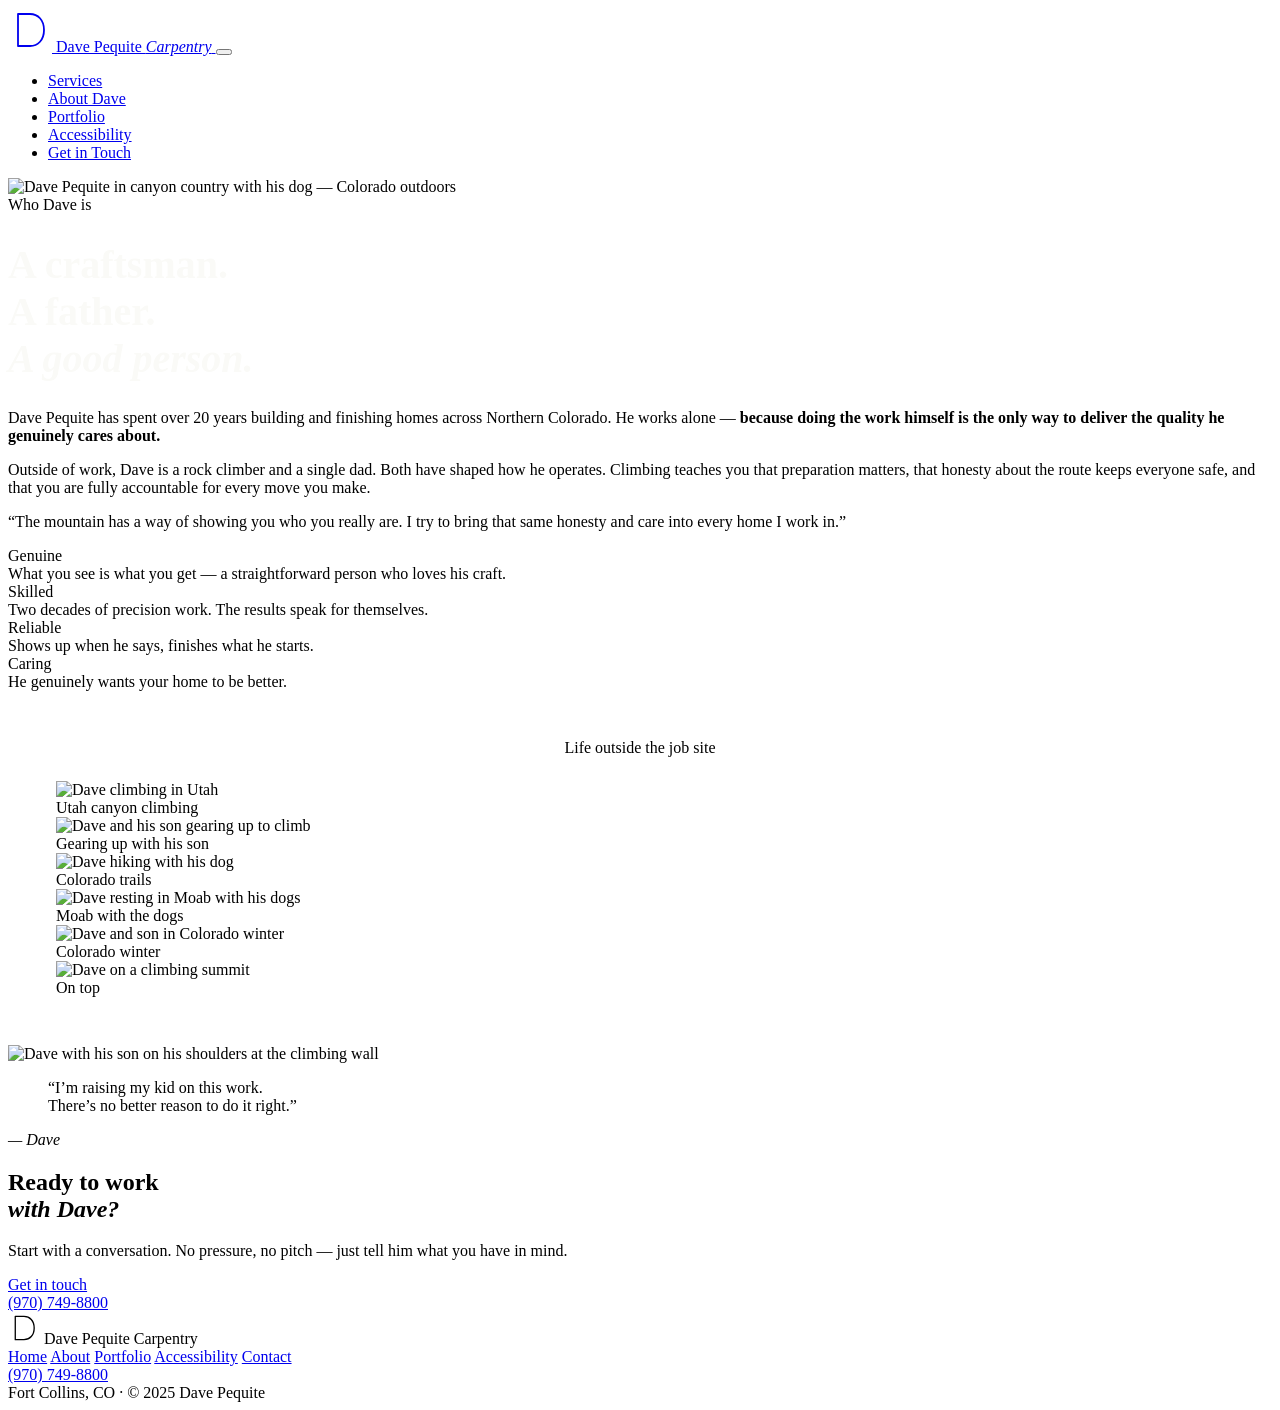
==== about.html @ 3b4cdb66 "Add files via upload" ====
<!DOCTYPE html>
<html lang="en">
<head>
  <meta charset="UTF-8">
  <base href="/dave-pequite-carpentry/">
  <meta name="viewport" content="width=device-width, initial-scale=1.0">
  <meta name="description" content="About Dave Pequite — independent framing and finish carpenter in Fort Collins, Colorado. Rock climber, single dad, craftsman with 20+ years of experience.">
  <title>About Dave — Dave Pequite Carpentry</title>
  <link rel="preconnect" href="https://fonts.googleapis.com">
  <link rel="preconnect" href="https://fonts.gstatic.com" crossorigin>
  <link href="https://fonts.googleapis.com/css2?family=Cormorant+Garamond:ital,wght@0,300;0,400;0,600;1,300;1,400&family=DM+Sans:wght@300;400;500&display=swap" rel="stylesheet">
  <link rel="stylesheet" href="style.css?v=3">
</head>
<body>

  <nav id="nav">
    <div class="nav-inner">
      <a href="index.html" class="nav-logo">
        <svg width="44" height="44" viewBox="0 0 44 44" fill="none" aria-hidden="true">
          <path d="M10 6 L10 38 L22 38 C30 38 36 32 36 22 C36 12 30 6 22 6 Z" stroke="currentColor" stroke-width="1.8" stroke-linecap="round" stroke-linejoin="round" fill="none"/>
          <line x1="6" y1="6" x2="14" y2="6" stroke="var(--gold)" stroke-width="1.6" stroke-linecap="round"/>
          <line x1="6" y1="38" x2="14" y2="38" stroke="var(--gold)" stroke-width="1.6" stroke-linecap="round"/>
        </svg>
        <span class="nav-name">Dave Pequite <em>Carpentry</em></span>
      </a>
      <button class="nav-toggle" aria-label="Toggle menu" id="navToggle">
        <span></span><span></span><span></span>
      </button>
      <ul class="nav-links" id="navLinks">
        <li><a href="index.html#services">Services</a></li>
        <li><a href="about.html">About Dave</a></li>
        <li><a href="portfolio.html">Portfolio</a></li>
        <li><a href="accessibility.html">Accessibility</a></li>
        <li><a href="contact.html" class="nav-cta">Get in Touch</a></li>
      </ul>
    </div>
  </nav>

  <div class="about-hero">
    <div class="about-photo-col">
      <img src="dave-canyon.jpg" alt="Dave Pequite in canyon country with his dog — Colorado outdoors">
    </div>
    <div class="about-text-col">
      <div class="s-label">Who Dave is</div>
      <h1 class="s-h" style="color:#FAFAF7; font-size:40px;">A craftsman.<br>A father.<br><em>A good person.</em></h1>
      <p class="about-p">Dave Pequite has spent over 20 years building and finishing homes across Northern Colorado. He works alone &mdash; <strong>because doing the work himself is the only way to deliver the quality he genuinely cares about.</strong></p>
      <p class="about-p">Outside of work, Dave is a rock climber and a single dad. Both have shaped how he operates. Climbing teaches you that preparation matters, that honesty about the route keeps everyone safe, and that you are fully accountable for every move you make.</p>
      <div class="rock-pull">
        <p class="rock-pull-text">&ldquo;The mountain has a way of showing you who you really are. I try to bring that same honesty and care into every home I work in.&rdquo;</p>
      </div>
      <div class="traits-grid">
        <div class="trait"><div class="trait-name">Genuine</div><div class="trait-desc">What you see is what you get &mdash; a straightforward person who loves his craft.</div></div>
        <div class="trait"><div class="trait-name">Skilled</div><div class="trait-desc">Two decades of precision work. The results speak for themselves.</div></div>
        <div class="trait"><div class="trait-name">Reliable</div><div class="trait-desc">Shows up when he says, finishes what he starts.</div></div>
        <div class="trait"><div class="trait-name">Caring</div><div class="trait-desc">He genuinely wants your home to be better.</div></div>
      </div>
    </div>
  </div>

  <!-- Photo gallery of Dave -->
  <section class="section" style="background:var(--charcoal); padding:48px;">
    <div class="s-label" style="color:var(--sage); text-align:center; margin-bottom:24px;">Life outside the job site</div>
    <div class="photo-grid">
      <div class="photo-grid-item"><img src="dave-climbing-utah.jpg" alt="Dave climbing in Utah" loading="lazy"><div class="photo-caption"><span>Utah canyon climbing</span></div></div>
      <div class="photo-grid-item"><img src="dave-son-gear.jpg" alt="Dave and his son gearing up to climb" loading="lazy"><div class="photo-caption"><span>Gearing up with his son</span></div></div>
      <div class="photo-grid-item"><img src="dave-dog-trail.jpg" alt="Dave hiking with his dog" loading="lazy"><div class="photo-caption"><span>Colorado trails</span></div></div>
      <div class="photo-grid-item"><img src="dave-dogs-moab.jpg" alt="Dave resting in Moab with his dogs" loading="lazy"><div class="photo-caption"><span>Moab with the dogs</span></div></div>
      <div class="photo-grid-item"><img src="dave-winter-son.jpg" alt="Dave and son in Colorado winter" loading="lazy"><div class="photo-caption"><span>Colorado winter</span></div></div>
      <div class="photo-grid-item"><img src="dave-summit.jpg" alt="Dave on a climbing summit" loading="lazy"><div class="photo-caption"><span>On top</span></div></div>
    </div>
  </section>

  <div class="dad-moment">
    <img src="dave-son-shoulders.jpg" alt="Dave with his son on his shoulders at the climbing wall" loading="lazy">
    <div class="dad-overlay">
      <blockquote class="dad-quote">&ldquo;I&rsquo;m raising my kid on this work.<br>There&rsquo;s no better reason to do it right.&rdquo;</blockquote>
      <cite>&mdash; Dave</cite>
    </div>
  </div>

  <section class="cta-section">
    <div class="cta-inner">
      <h2>Ready to work<br><em>with Dave?</em></h2>
      <p>Start with a conversation. No pressure, no pitch &mdash; just tell him what you have in mind.</p>
      <a href="contact.html" class="btn-primary btn-lg">Get in touch</a>
      <div class="cta-contact-line">
        <a href="tel:+19707498800">(970) 749-8800</a>
      </div>
    </div>
  </section>

  <footer>
    <div class="footer-inner">
      <div class="footer-brand">
        <svg width="32" height="32" viewBox="0 0 44 44" fill="none" aria-hidden="true">
          <path d="M10 6 L10 38 L22 38 C30 38 36 32 36 22 C36 12 30 6 22 6 Z" stroke="currentColor" stroke-width="1.8" stroke-linecap="round" stroke-linejoin="round" fill="none"/>
          <line x1="6" y1="6" x2="14" y2="6" stroke="var(--gold)" stroke-width="1.6" stroke-linecap="round"/>
          <line x1="6" y1="38" x2="14" y2="38" stroke="var(--gold)" stroke-width="1.6" stroke-linecap="round"/>
        </svg>
        <span>Dave Pequite Carpentry</span>
      </div>
      <nav class="footer-nav" aria-label="Footer navigation">
        <a href="index.html">Home</a>
        <a href="about.html">About</a>
        <a href="portfolio.html">Portfolio</a>
        <a href="accessibility.html">Accessibility</a>
        <a href="contact.html">Contact</a>
      </nav>
      <div class="footer-contact">
        <a href="tel:+19707498800">(970) 749-8800</a><br>
        Fort Collins, CO &middot; &copy; 2025 Dave Pequite
      </div>
    </div>
  </footer>

  <script src="main.js"></script>
</body>
</html>
---- style.css ----
@import url('https://fonts.googleapis.com/css2?family=Cormorant+Garamond:ital,wght@0,300;0,400;0,600;1,300;1,400&family=DM+Sans:wght@300;400;500&display=swap');

:root {
  --charcoal: #1C1C18;
  --gold: #8B6914;
  --sage: #5A8040;
  --sage-light: #8AB870;
  --cream: #FAFAF7;
  --forest: #2D4A2A;
  --serif: 'Cormorant Garamond', Georgia, serif;
  --sans: 'DM Sans', Arial, sans-serif;
}

*, *::before, *::after { box-sizing: border-box; margin: 0; padding: 0; }
html { scroll-behavior: smooth; }
body { font-family: var(--sans); background: #FFFFFF; color: #1C1C18; line-height: 1.6; -webkit-font-smoothing: antialiased; }
img { max-width: 100%; height: auto; display: block; }
a { color: inherit; text-decoration: none; }

/* ---- NAV ---- */
#nav {
  position: sticky; top: 0; z-index: 100;
  background: #FFFFFF;
  border-bottom: 2px solid #E0E0D8;
}
.nav-inner {
  max-width: 1200px; margin: 0 auto;
  padding: 0 40px; height: 72px;
  display: flex; align-items: center; justify-content: space-between;
}
.nav-logo { display: flex; align-items: center; gap: 12px; color: #1C1C18; }
.nav-logo svg { color: #1C1C18; }
.nav-name { font-family: var(--serif); font-size: 20px; font-weight: 400; color: #1C1C18; }
.nav-name em { font-style: italic; color: #8B6914; }
.nav-links { display: flex; align-items: center; gap: 32px; list-style: none; }
.nav-links a { font-size: 15px; font-weight: 500; color: #2A2A20; letter-spacing: 0.02em; transition: color 0.2s; }
.nav-links a:hover { color: #5A8040; }
.nav-cta {
  background: #1C1C18 !important; color: #FFFFFF !important;
  padding: 10px 22px; border-radius: 5px;
  font-size: 15px !important; font-weight: 500 !important;
}
.nav-cta:hover { background: #3A3A30 !important; }
.nav-toggle { display: none; flex-direction: column; gap: 5px; background: none; border: none; cursor: pointer; padding: 4px; }
.nav-toggle span { display: block; width: 24px; height: 2px; background: #1C1C18; }

/* ---- HERO ---- */
.hero { display: grid; grid-template-columns: 52% 48%; min-height: 620px; }
.hero-left { background: #1C1C18; padding: 80px 60px; display: flex; flex-direction: column; justify-content: center; }
.hero-eyebrow {
  font-size: 13px; letter-spacing: 0.18em; text-transform: uppercase;
  color: #8AB870; margin-bottom: 24px;
  display: flex; align-items: center; gap: 12px;
}
.hero-eyebrow::before { content: ''; display: block; width: 32px; height: 1px; background: #8AB870; }
.hero-h1 { font-family: var(--serif); font-size: 58px; font-weight: 300; color: #FFFFFF; line-height: 1.05; margin-bottom: 28px; }
.hero-h1 em { font-style: italic; color: #8AB870; }
.hero-p { font-size: 17px; color: #D0D0C0; line-height: 1.8; margin-bottom: 44px; max-width: 420px; }
.hero-actions { display: flex; gap: 16px; flex-wrap: wrap; }

/* ---- BUTTONS ---- */
.btn-primary {
  display: inline-block; background: #FFFFFF; color: #1C1C18;
  padding: 14px 28px; border-radius: 5px;
  font-size: 15px; font-weight: 600; letter-spacing: 0.02em;
  transition: background 0.2s; border: none; cursor: pointer; font-family: var(--sans);
}
.btn-primary:hover { background: #E8E8E0; }
.btn-primary.btn-lg { background: #5A8040; color: #FFFFFF; font-size: 16px; padding: 16px 40px; }
.btn-primary.btn-lg:hover { background: #2D4A2A; }
.btn-ghost {
  display: inline-block; background: none;
  border: 2px solid rgba(255,255,255,0.4); color: #FFFFFF;
  padding: 14px 24px; border-radius: 5px;
  font-size: 15px; font-weight: 500;
  transition: border-color 0.2s; cursor: pointer; font-family: var(--sans);
}
.btn-ghost:hover { border-color: #FFFFFF; }

/* ---- HERO RIGHT ---- */
.hero-right { position: relative; overflow: hidden; min-height: 620px; background: #2A2A22; }
.hero-img { width: 100%; height: 100%; object-fit: cover; object-position: center top; position: absolute; inset: 0; }
.hero-caption { position: absolute; bottom: 0; left: 0; right: 0; background: rgba(0,0,0,0.75); padding: 24px 28px; }
.hero-caption blockquote { font-family: var(--serif); font-size: 18px; font-style: italic; color: #FFFFFF; line-height: 1.6; border: none; padding: 0; }
.hero-caption cite { display: block; font-size: 12px; color: #8AB870; margin-top: 10px; letter-spacing: 0.12em; text-transform: uppercase; font-style: normal; }

/* ---- TRUST STRIP ---- */
.trust-strip { background: #F0EDE6; border-bottom: 2px solid #D8D4CC; padding: 18px 40px; display: flex; gap: 40px; flex-wrap: wrap; justify-content: center; }
.trust-item { display: flex; align-items: center; gap: 8px; font-size: 14px; font-weight: 500; color: #2A2A20; }
.trust-icon { color: #5A8040; font-weight: 700; font-size: 16px; }

/* ---- STATS BAR ---- */
.stats-bar { background: #1C1C18; padding: 28px 40px; display: flex; justify-content: center; }
.stat { flex: 1; max-width: 220px; padding: 0 24px; border-right: 1px solid #3A3A30; text-align: center; }
.stat:first-child { border-left: 1px solid #3A3A30; }
.stat-n { display: block; font-family: var(--serif); font-size: 38px; font-weight: 300; color: #8AB870; line-height: 1; }
.stat-l { display: block; font-size: 12px; font-weight: 500; color: #888878; letter-spacing: 0.1em; text-transform: uppercase; margin-top: 6px; }

/* ---- STORY STRIP ---- */
.story-strip { display: grid; grid-template-columns: repeat(3,1fr); height: 300px; }
.story-frame { position: relative; overflow: hidden; background: #2A2A22; }
.story-frame img { width: 100%; height: 100%; object-fit: cover; transition: transform 0.4s; }
.story-frame:hover img { transform: scale(1.04); }
.story-overlay { position: absolute; bottom: 0; left: 0; right: 0; background: linear-gradient(transparent, rgba(0,0,0,0.85)); padding: 32px 20px 18px; }
.story-label { font-size: 11px; letter-spacing: 0.14em; text-transform: uppercase; color: #8AB870; margin-bottom: 4px; }
.story-caption { font-family: var(--serif); font-size: 15px; font-style: italic; color: #FFFFFF; }

/* ---- SECTIONS ---- */
.section { padding: 88px 40px; }
.section-inner { max-width: 1200px; margin: 0 auto; }
.s-label { font-size: 12px; letter-spacing: 0.2em; text-transform: uppercase; color: #5A8040; margin-bottom: 14px; font-weight: 600; }
.s-h { font-family: var(--serif); font-size: 42px; font-weight: 300; color: #1C1C18; line-height: 1.15; margin-bottom: 16px; }
.s-sub { font-size: 16px; color: #444440; line-height: 1.8; max-width: 520px; margin-bottom: 52px; }

/* ---- SERVICES ---- */
.services-section { background: #FFFFFF; }
.svc-grid { display: grid; grid-template-columns: repeat(3,1fr); gap: 2px; background: #D8D8D0; border: 2px solid #D8D8D0; border-radius: 10px; overflow: hidden; }
.svc-card { background: #FFFFFF; padding: 36px 30px; transition: background 0.2s; }
.svc-card:hover { background: #F5F5F0; }
.svc-num { font-family: var(--serif); font-size: 40px; font-weight: 300; color: #D0D0C8; line-height: 1; margin-bottom: 16px; }
.svc-title { font-family: var(--serif); font-size: 22px; font-weight: 600; color: #1C1C18; margin-bottom: 12px; }
.svc-desc { font-size: 15px; color: #444440; line-height: 1.75; margin-bottom: 18px; }
.svc-tags { display: flex; flex-wrap: wrap; gap: 6px; }
.svc-tags span { font-size: 12px; font-weight: 600; color: #2D4A2A; background: #D8ECC8; padding: 4px 12px; border-radius: 4px; }

/* ---- PROMISE ---- */
.promise-section { background: #F5F3EE; }
.promise-grid { display: grid; grid-template-columns: repeat(3,1fr); gap: 24px; }
.promise-card { background: #FFFFFF; border-radius: 10px; padding: 36px 30px; border: 2px solid #E0DDD6; }
.promise-icon { width: 12px; height: 12px; background: #5A8040; border-radius: 50%; margin-bottom: 20px; }
.promise-card h3 { font-family: var(--serif); font-size: 22px; font-weight: 600; color: #1C1C18; margin-bottom: 12px; }
.promise-card p { font-size: 15px; color: #444440; line-height: 1.8; }
.promise-quote { margin-top: 16px; font-family: var(--serif); font-size: 15px; font-style: italic; color: #5A8040; line-height: 1.65; border-top: 2px solid #E8E5E0; padding-top: 16px; border-left: none; padding-left: 0; }

/* ---- DAD MOMENT ---- */
.dad-moment { position: relative; height: 420px; overflow: hidden; background: #1C1C18; }
.dad-moment img { width: 100%; height: 100%; object-fit: cover; object-position: center 30%; }
.dad-overlay { position: absolute; inset: 0; background: rgba(0,0,0,0.62); display: flex; flex-direction: column; align-items: center; justify-content: center; padding: 40px; text-align: center; }
.dad-quote { font-family: var(--serif); font-size: 34px; font-style: italic; font-weight: 300; color: #FFFFFF; line-height: 1.5; margin-bottom: 18px; max-width: 680px; border: none; padding: 0; }
.dad-overlay cite { font-size: 13px; color: #8AB870; letter-spacing: 0.14em; text-transform: uppercase; font-style: normal; }

/* ---- REVIEWS ---- */
.reviews-section { background: #FFFFFF; }
.reviews-grid { display: grid; grid-template-columns: 1fr 1fr; gap: 20px; }
.review-card { background: #F5F3EE; border-radius: 10px; padding: 32px 28px; border: 2px solid #E0DDD6; }
.review-card.featured { background: #EEF5E8; border: 2px solid #A8C890; }
.review-stars { color: #B87A28; font-size: 18px; letter-spacing: 3px; margin-bottom: 16px; }
.review-card blockquote { font-family: var(--serif); font-size: 18px; font-style: italic; color: #1C1C18; line-height: 1.75; margin-bottom: 20px; border: none; padding: 0; }
.review-name { font-size: 14px; font-weight: 700; color: #1C1C18; }
.review-ctx { font-size: 13px; color: #666660; margin-top: 4px; }
.review-proj { font-size: 12px; font-weight: 600; color: #5A8040; margin-top: 6px; letter-spacing: 0.06em; text-transform: uppercase; }

/* ---- CTA ---- */
.cta-section { background: #1C1C18; padding: 100px 40px; text-align: center; }
.cta-inner { max-width: 600px; margin: 0 auto; }
.cta-section h2 { font-family: var(--serif); font-size: 50px; font-weight: 300; color: #FFFFFF; line-height: 1.15; margin-bottom: 20px; }
.cta-section h2 em { font-style: italic; color: #8AB870; }
.cta-section p { font-size: 17px; color: #C0C0B0; line-height: 1.85; margin-bottom: 40px; }
.cta-contact-line { font-size: 14px; color: #666658; margin-top: 20px; }
.cta-contact-line a { color: #888878; transition: color 0.2s; }
.cta-contact-line a:hover { color: #8AB870; }

/* ---- ABOUT ---- */
.about-hero { display: grid; grid-template-columns: 1fr 1fr; min-height: 580px; }
.about-photo-col { position: relative; overflow: hidden; min-height: 400px; background: #2A2A22; }
.about-photo-col img { width: 100%; height: 100%; object-fit: cover; position: absolute; inset: 0; }
.about-text-col { background: #1C1C18; padding: 80px 60px; display: flex; flex-direction: column; justify-content: center; }
.about-text-col .s-h { color: #FFFFFF; }
.about-text-col .s-h em { font-style: italic; color: #8AB870; }
.about-p { font-size: 16px; color: #C8C8B8; line-height: 1.85; margin-bottom: 20px; }
.about-p strong { color: #8AB870; font-weight: 600; }
.rock-pull { border-left: 3px solid #5A8040; padding: 16px 20px; margin: 24px 0; background: rgba(90,128,64,0.1); border-radius: 0 6px 6px 0; }
.rock-pull-text { font-family: var(--serif); font-size: 17px; font-style: italic; color: #8AB870; line-height: 1.65; }
.traits-grid { display: grid; grid-template-columns: 1fr 1fr; gap: 18px; margin-top: 28px; }
.trait { border-top: 2px solid #2E2E26; padding-top: 14px; }
.trait-name { font-size: 12px; font-weight: 700; color: #5A8040; letter-spacing: 0.1em; text-transform: uppercase; margin-bottom: 6px; }
.trait-desc { font-size: 13px; color: #888878; line-height: 1.6; }

/* ---- CONTACT ---- */
.contact-layout { display: grid; grid-template-columns: 1fr 1fr; min-height: 600px; }
.contact-left { background: #1C1C18; padding: 80px 60px; display: flex; flex-direction: column; justify-content: center; }
.contact-left .s-h { color: #FFFFFF; font-size: 42px; }
.contact-left .s-h em { color: #8AB870; }
.contact-detail { margin-top: 36px; display: flex; flex-direction: column; gap: 20px; }
.cd-label { font-size: 11px; letter-spacing: 0.12em; text-transform: uppercase; color: #5A8040; margin-bottom: 4px; font-weight: 600; }
.cd-value { font-size: 16px; color: #C8C8B8; }
.cd-value a { color: #C8C8B8; transition: color 0.2s; }
.cd-value a:hover { color: #8AB870; }
.contact-right { padding: 80px 60px; background: #FFFFFF; }

/* ---- FORM ---- */
.intake-form { max-width: 500px; }
.intake-form h2 { font-family: var(--serif); font-size: 32px; font-weight: 300; color: #1C1C18; margin-bottom: 8px; }
.intake-form > p { font-size: 15px; color: #666660; margin-bottom: 36px; }
.form-group { margin-bottom: 24px; }
.form-group label { display: block; font-size: 13px; font-weight: 700; letter-spacing: 0.08em; text-transform: uppercase; color: #1C1C18; margin-bottom: 8px; }
.form-group input, .form-group select, .form-group textarea {
  width: 100%; padding: 13px 16px;
  background: #FFFFFF; border: 2px solid #C8C8C0;
  border-radius: 6px; font-size: 15px; font-family: var(--sans);
  color: #1C1C18; transition: border-color 0.2s; outline: none;
}
.form-group input:focus, .form-group select:focus, .form-group textarea:focus { border-color: #5A8040; }
.form-group textarea { min-height: 130px; resize: vertical; line-height: 1.6; }
.form-row { display: grid; grid-template-columns: 1fr 1fr; gap: 16px; }
.form-submit { background: #1C1C18; color: #FFFFFF; border: none; padding: 16px 32px; border-radius: 6px; font-size: 16px; font-family: var(--sans); cursor: pointer; letter-spacing: 0.04em; width: 100%; font-weight: 600; transition: background 0.2s; }
.form-submit:hover { background: #3A3A30; }
.form-note { font-size: 13px; color: #888880; margin-top: 12px; text-align: center; }
.form-success { display: none; text-align: center; padding: 60px 24px; }
.form-success h3 { font-family: var(--serif); font-size: 32px; font-weight: 300; color: #1C1C18; margin-bottom: 14px; }
.form-success p { font-size: 15px; color: #444440; }

/* ---- ACCESSIBILITY ---- */
.access-grid { display: grid; grid-template-columns: 1fr 1fr; gap: 40px; align-items: start; }
.access-items { display: flex; flex-direction: column; gap: 14px; }
.access-item { display: flex; align-items: flex-start; gap: 16px; padding: 20px; background: #FFFFFF; border-radius: 8px; border: 2px solid #C8DDB8; }
.access-item-icon { font-size: 22px; margin-top: 1px; flex-shrink: 0; }
.access-item-text h4 { font-size: 16px; font-weight: 700; color: #1A3010; margin-bottom: 6px; }
.access-item-text p { font-size: 14px; color: #3A5228; line-height: 1.65; }
.access-story { background: #1A3010; border-radius: 10px; padding: 40px; }
.access-story-label { font-size: 12px; font-weight: 700; letter-spacing: 0.15em; text-transform: uppercase; color: #7AB870; margin-bottom: 16px; }
.access-story-quote { font-family: var(--serif); font-size: 20px; font-style: italic; color: #D0E8B8; line-height: 1.75; border: none; padding: 0; }

/* ---- PAGE HEADER ---- */
.page-header { background: #1C1C18; padding: 64px 40px 56px; text-align: center; }
.page-header h1 { font-family: var(--serif); font-size: 48px; font-weight: 300; color: #FFFFFF; line-height: 1.15; margin-bottom: 14px; }
.page-header h1 em { font-style: italic; color: #8AB870; }
.page-header p { font-size: 17px; color: #C0C0B0; max-width: 520px; margin: 0 auto; }

/* ---- PHOTO GRID ---- */
.photo-grid { display: grid; grid-template-columns: repeat(3,1fr); gap: 4px; }
.photo-grid-item { aspect-ratio: 4/3; overflow: hidden; position: relative; background: #2A2A22; }
.photo-grid-item img { width: 100%; height: 100%; object-fit: cover; transition: transform 0.4s; }
.photo-grid-item:hover img { transform: scale(1.05); }
.photo-caption { position: absolute; bottom: 0; left: 0; right: 0; background: rgba(0,0,0,0.75); padding: 12px 16px; opacity: 0; transition: opacity 0.2s; }
.photo-grid-item:hover .photo-caption { opacity: 1; }
.photo-caption span { font-size: 13px; color: #FFFFFF; font-weight: 500; }

/* ---- FOOTER ---- */
footer { background: #111110; padding: 40px; }
.footer-inner { max-width: 1200px; margin: 0 auto; display: flex; justify-content: space-between; align-items: center; flex-wrap: wrap; gap: 24px; }
.footer-brand { display: flex; align-items: center; gap: 12px; font-family: var(--serif); font-size: 20px; color: #888878; font-weight: 300; }
.footer-nav { display: flex; gap: 28px; flex-wrap: wrap; }
.footer-nav a { font-size: 13px; font-weight: 500; color: #555550; letter-spacing: 0.04em; transition: color 0.2s; }
.footer-nav a:hover { color: #8AB870; }
.footer-contact { font-size: 13px; color: #555550; line-height: 2; text-align: right; }
.footer-contact a { color: #666660; transition: color 0.2s; }
.footer-contact a:hover { color: #8AB870; }

/* ---- PORTFOLIO ---- */
.portfolio-filter { display: flex; gap: 10px; flex-wrap: wrap; margin-bottom: 40px; }
.filter-btn { background: none; border: 2px solid #C8C8C0; color: #444440; padding: 8px 20px; border-radius: 40px; font-size: 14px; font-family: var(--sans); font-weight: 500; cursor: pointer; transition: all 0.2s; }
.filter-btn:hover, .filter-btn.active { background: #1C1C18; color: #FFFFFF; border-color: #1C1C18; }
.portfolio-grid { display: grid; grid-template-columns: repeat(3,1fr); gap: 4px; }
.portfolio-item { aspect-ratio: 4/3; overflow: hidden; position: relative; cursor: pointer; background: #E8E5E0; }
.portfolio-item img { width: 100%; height: 100%; object-fit: cover; transition: transform 0.4s; }
.portfolio-item:hover img { transform: scale(1.05); }
.portfolio-placeholder { width: 100%; height: 100%; background: #ECEAE4; display: flex; flex-direction: column; align-items: center; justify-content: center; gap: 10px; }
.portfolio-placeholder-icon { font-size: 32px; color: #B8B5AE; }
.portfolio-placeholder-text { font-size: 13px; color: #A8A5A0; letter-spacing: 0.06em; text-align: center; font-weight: 500; }
.portfolio-item-overlay { position: absolute; inset: 0; background: rgba(0,0,0,0); transition: background 0.3s; display: flex; align-items: flex-end; padding: 18px; }
.portfolio-item:hover .portfolio-item-overlay { background: rgba(0,0,0,0.7); }
.portfolio-item-info { opacity: 0; transition: opacity 0.2s; }
.portfolio-item:hover .portfolio-item-info { opacity: 1; }
.portfolio-item-title { font-family: var(--serif); font-size: 17px; color: #FFFFFF; font-weight: 600; }
.portfolio-item-cat { font-size: 11px; color: #8AB870; letter-spacing: 0.1em; text-transform: uppercase; margin-bottom: 4px; font-weight: 600; }

/* ---- RESPONSIVE ---- */
@media (max-width: 900px) {
  .nav-inner { padding: 0 24px; }
  .nav-links { display: none; flex-direction: column; position: absolute; top: 72px; left: 0; right: 0; background: #FFFFFF; border-bottom: 2px solid #E0E0D8; padding: 24px; gap: 18px; }
  .nav-links.open { display: flex; }
  .nav-toggle { display: flex; }
  .hero { grid-template-columns: 1fr; }
  .hero-right { min-height: 360px; }
  .hero-left { padding: 52px 28px; }
  .hero-h1 { font-size: 42px; }
  .story-strip { grid-template-columns: 1fr; height: auto; }
  .story-frame { height: 220px; }
  .svc-grid, .promise-grid, .reviews-grid { grid-template-columns: 1fr; }
  .about-hero, .contact-layout { grid-template-columns: 1fr; }
  .about-photo-col { min-height: 320px; position: relative; height: 320px; }
  .about-text-col, .contact-left, .contact-right { padding: 52px 28px; }
  .access-grid { grid-template-columns: 1fr; }
  .footer-inner { flex-direction: column; align-items: flex-start; }
  .footer-contact { text-align: left; }
  .photo-grid, .portfolio-grid { grid-template-columns: repeat(2,1fr); }
  .section { padding: 60px 24px; }
  .form-row { grid-template-columns: 1fr; }
  .traits-grid { grid-template-columns: 1fr; }
}

@media (max-width: 480px) {
  .hero-h1 { font-size: 34px; }
  .s-h { font-size: 32px; }
  .cta-section h2 { font-size: 36px; }
  .dad-quote { font-size: 26px; }
  .photo-grid, .portfolio-grid { grid-template-columns: 1fr; }
  .stats-bar { flex-wrap: wrap; }
  .stat { min-width: 45%; border: none; border-bottom: 1px solid #3A3A30; padding: 16px; }
}
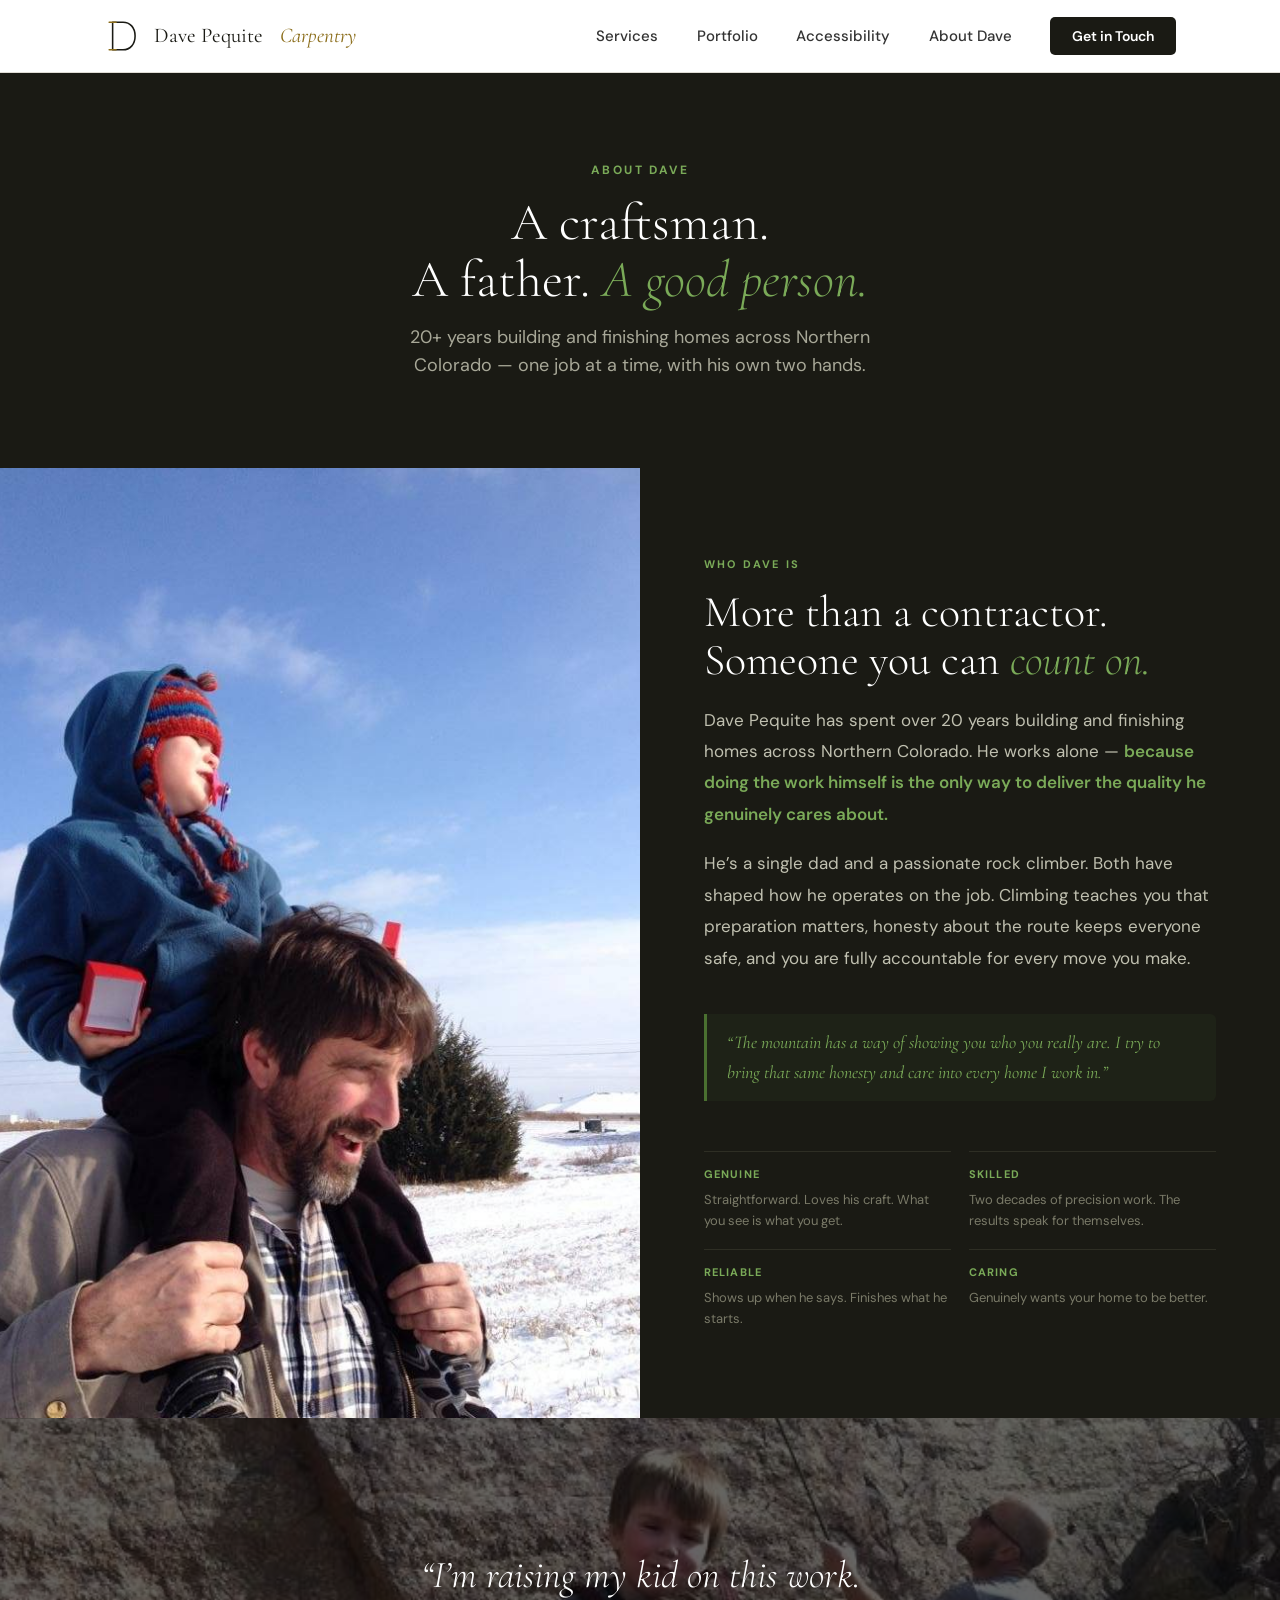
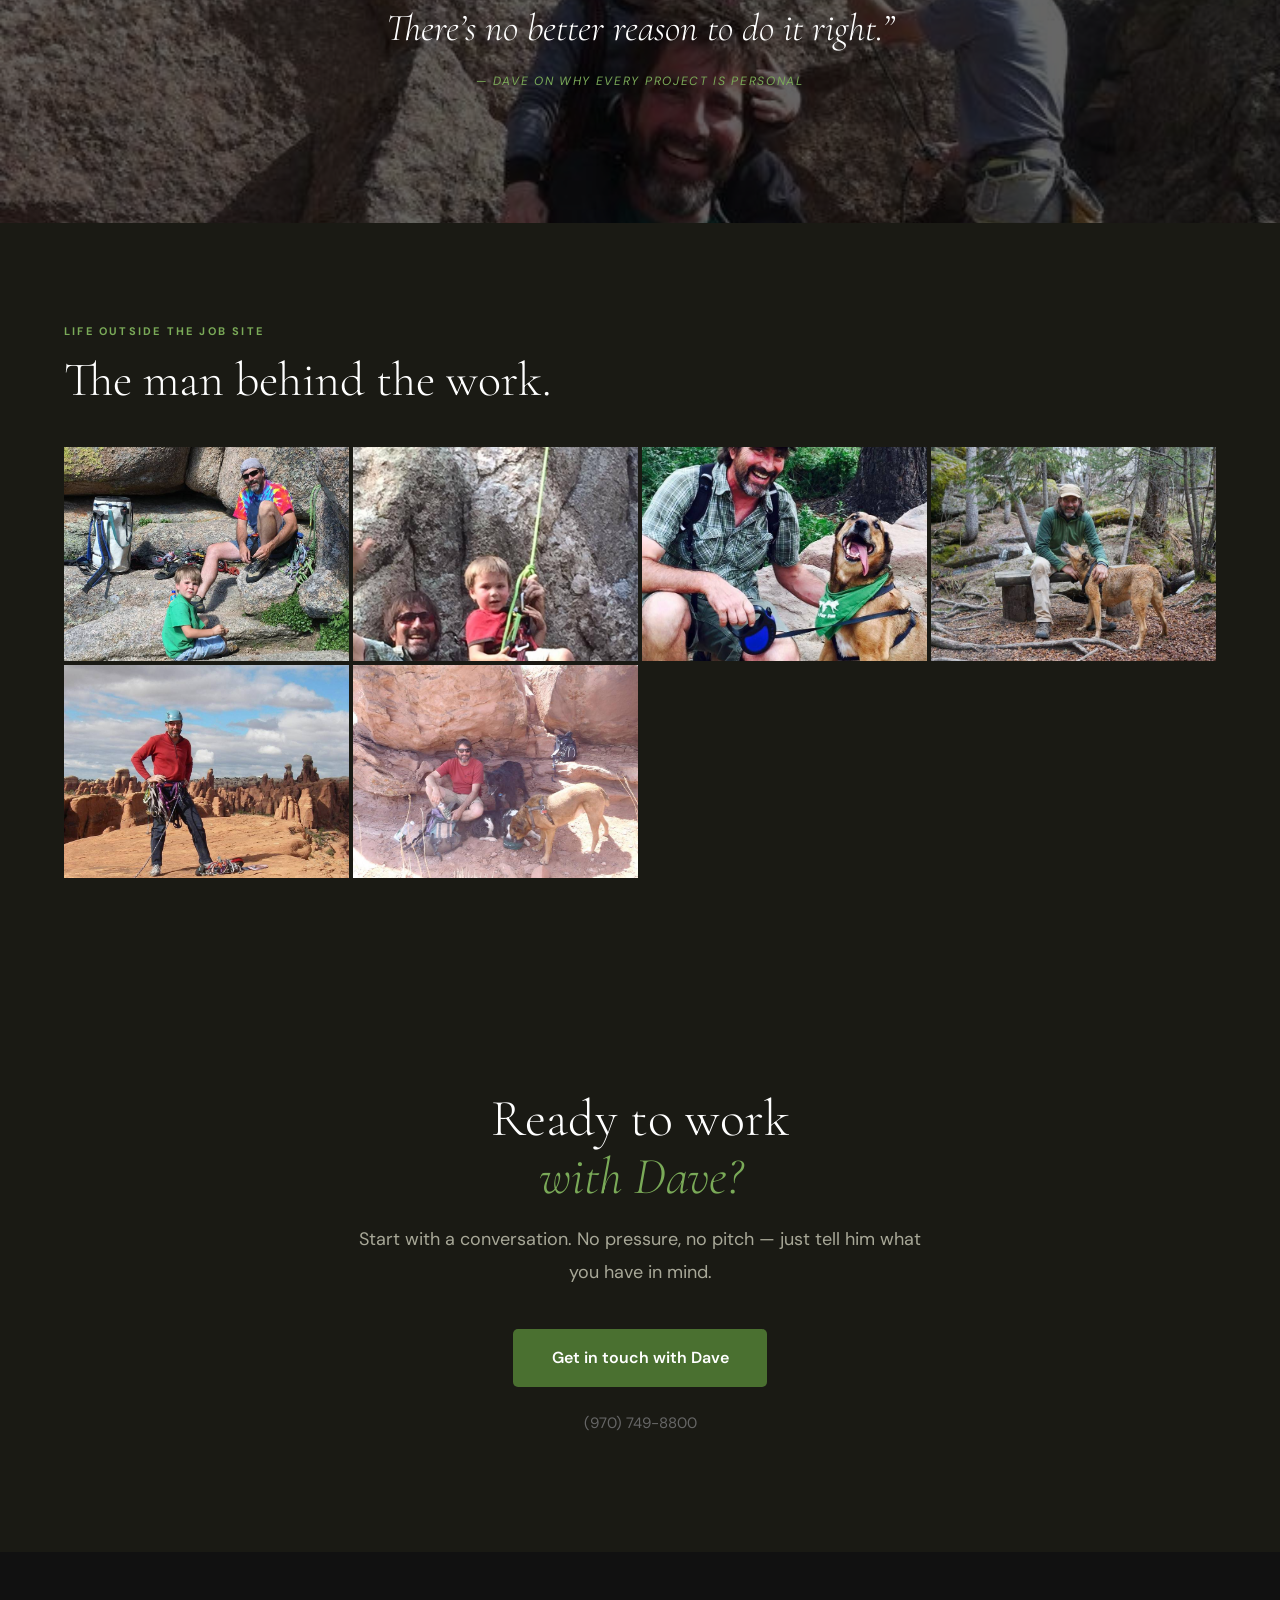
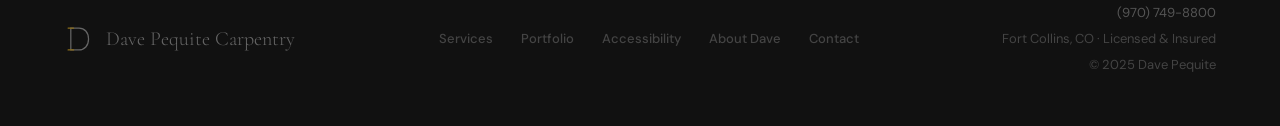
==== commit 60fd4af5: "Add files via upload" ====
--- a/about.html
+++ b/about.html
@@ -1,118 +1,246 @@
 <!DOCTYPE html>
 <html lang="en">
 <head>
-  <meta charset="UTF-8">
-  <base href="/dave-pequite-carpentry/">
-  <meta name="viewport" content="width=device-width, initial-scale=1.0">
-  <meta name="description" content="About Dave Pequite — independent framing and finish carpenter in Fort Collins, Colorado. Rock climber, single dad, craftsman with 20+ years of experience.">
-  <title>About Dave — Dave Pequite Carpentry</title>
-  <link rel="preconnect" href="https://fonts.googleapis.com">
-  <link rel="preconnect" href="https://fonts.gstatic.com" crossorigin>
-  <link href="https://fonts.googleapis.com/css2?family=Cormorant+Garamond:ital,wght@0,300;0,400;0,600;1,300;1,400&family=DM+Sans:wght@300;400;500&display=swap" rel="stylesheet">
-  <link rel="stylesheet" href="style.css?v=3">
+<meta charset="UTF-8">
+<meta name="viewport" content="width=device-width, initial-scale=1.0">
+<meta name="description" content="About Dave Pequite — Fort Collins carpenter, rock climber, single dad, and craftsman with 20+ years of experience.">
+<title>About Dave — Dave Pequite Carpentry</title>
+
+<link rel="preconnect" href="https://fonts.googleapis.com">
+<link href="https://fonts.googleapis.com/css2?family=Cormorant+Garamond:ital,wght@0,300;0,400;0,600;1,300;1,400&family=DM+Sans:wght@400;500;600&display=swap" rel="stylesheet">
+<style>
+*,*::before,*::after{box-sizing:border-box;margin:0;padding:0}
+html{scroll-behavior:smooth}
+body{font-family:"DM Sans",Arial,sans-serif;background:#fff;color:#1a1a14;line-height:1.6;-webkit-font-smoothing:antialiased}
+img{display:block;max-width:100%;height:auto}
+a{text-decoration:none;color:inherit}
+:root{
+  --dark:#1a1a14;--gold:#8B6D1A;--green:#4A7030;--sage:#7AAA58;
+  --cream:#FAFAF5;--warm:#F2EFE8;--border:#E0DDD6;
+  --serif:"Cormorant Garamond",Georgia,serif;
+  --sans:"DM Sans",Arial,sans-serif;
+  --max:1200px;--pad:clamp(24px,5vw,80px)
+}
+#nav{position:sticky;top:0;z-index:500;background:#fff;border-bottom:1px solid var(--border);transition:box-shadow .3s}
+#nav.scrolled{box-shadow:0 2px 20px rgba(0,0,0,.08)}
+.nav-wrap{max-width:var(--max);margin:0 auto;padding:0 var(--pad);height:72px;display:flex;align-items:center;justify-content:space-between}
+.nav-logo{display:flex;align-items:center;gap:12px;font-family:var(--serif);font-size:clamp(17px,2vw,21px);color:var(--dark)}
+.nav-logo em{font-style:italic;color:var(--gold)}
+.nav-links{display:flex;align-items:center;gap:clamp(20px,3vw,40px);list-style:none}
+.nav-links a{font-size:15px;font-weight:500;color:#333;transition:color .2s}
+.nav-links a:hover{color:var(--green)}
+.nav-cta{background:var(--dark)!important;color:#fff!important;padding:10px 22px;border-radius:5px;font-size:14px!important;font-weight:600!important}
+.nav-cta:hover{background:#333!important}
+.nav-hamburger{display:none;flex-direction:column;gap:5px;background:none;border:none;cursor:pointer;padding:6px}
+.nav-hamburger span{display:block;width:24px;height:2px;background:var(--dark);border-radius:2px}
+.nav-mobile{display:none;flex-direction:column;background:#fff;border-top:1px solid var(--border);padding:20px var(--pad)}
+.nav-mobile.open{display:flex}
+.nav-mobile a{font-size:16px;font-weight:500;color:#333;padding:14px 0;border-bottom:1px solid var(--border)}
+.nav-mobile a.nav-cta{margin-top:12px;text-align:center;background:var(--dark)!important;color:#fff!important;padding:14px;border-radius:5px;border:none}
+.page-header{background:var(--dark);padding:clamp(56px,8vw,88px) var(--pad);text-align:center}
+.page-header .eyebrow{color:var(--sage);margin-bottom:14px;font-size:12px;font-weight:700;letter-spacing:.2em;text-transform:uppercase}
+.page-header h1{font-family:var(--serif);font-size:clamp(36px,5vw,52px);font-weight:300;color:#fff;line-height:1.1;margin-bottom:14px}
+.page-header h1 em{font-style:italic;color:var(--sage)}
+.page-header p{font-size:clamp(15px,1.5vw,18px);color:#A8A898;max-width:540px;margin:0 auto}
+.section{padding:clamp(64px,8vw,100px) var(--pad)}
+.section-inner{max-width:var(--max);margin:0 auto}
+.eyebrow{font-size:11px;font-weight:700;letter-spacing:.2em;text-transform:uppercase;color:var(--green);margin-bottom:14px}
+.s-title{font-family:var(--serif);font-size:clamp(32px,4vw,48px);font-weight:300;color:var(--dark);line-height:1.1;margin-bottom:16px}
+.s-sub{font-size:clamp(15px,1.5vw,18px);color:#444;line-height:1.8;max-width:560px;margin-bottom:clamp(40px,5vw,64px)}
+.btn-green{display:inline-block;background:var(--green);color:#fff;padding:clamp(12px,1.5vw,16px) clamp(28px,3vw,44px);border-radius:5px;font-size:clamp(14px,1.3vw,16px);font-weight:600;font-family:var(--sans);transition:background .2s;border:none;cursor:pointer}
+.btn-green:hover{background:#2D5020}
+.cta-section{background:var(--dark);padding:clamp(72px,10vw,112px) var(--pad);text-align:center}
+.cta-inner{max-width:580px;margin:0 auto}
+.cta-title{font-family:var(--serif);font-size:clamp(36px,5vw,52px);font-weight:300;color:#fff;line-height:1.1;margin-bottom:18px}
+.cta-title em{font-style:italic;color:var(--sage)}
+.cta-sub{font-size:clamp(15px,1.5vw,18px);color:#A8A898;line-height:1.85;margin-bottom:40px}
+.cta-contact{font-size:clamp(13px,1.2vw,15px);color:#555;margin-top:20px;line-height:2.2}
+.cta-contact a{color:#666;transition:color .2s}
+.cta-contact a:hover{color:var(--sage)}
+footer{background:#111;padding:clamp(32px,4vw,48px) var(--pad)}
+.footer-wrap{max-width:var(--max);margin:0 auto;display:flex;justify-content:space-between;align-items:center;flex-wrap:wrap;gap:24px}
+.footer-brand{font-family:var(--serif);font-size:20px;color:#666;font-weight:300;display:flex;align-items:center;gap:12px}
+.footer-nav{display:flex;gap:28px;flex-wrap:wrap}
+.footer-nav a{font-size:13px;font-weight:500;color:#444;transition:color .2s}
+.footer-nav a:hover{color:var(--sage)}
+.footer-info{font-size:13px;color:#444;line-height:2;text-align:right}
+.footer-info a{color:#555;transition:color .2s}
+.footer-info a:hover{color:var(--sage)}
+@media(max-width:768px){
+  .nav-links{display:none}
+  .nav-hamburger{display:flex}
+  .footer-wrap{flex-direction:column;align-items:flex-start}
+  .footer-info{text-align:left}
+}
+</style>
+<style>
+.about-hero{display:grid;grid-template-columns:1fr 1fr;min-height:clamp(480px,60vh,640px)}
+.about-photo{position:relative;overflow:hidden;background:#222;min-height:400px}
+.about-photo img{position:absolute;inset:0;width:100%;height:100%;object-fit:cover;object-position:center}
+.about-text{background:var(--dark);padding:clamp(48px,7vw,88px) clamp(32px,5vw,72px);display:flex;flex-direction:column;justify-content:center}
+.about-text .s-title{color:#fff;font-size:clamp(28px,4vw,44px)}
+.about-text .s-title em{font-style:italic;color:var(--sage)}
+.about-p{font-size:clamp(15px,1.4vw,17px);color:#C0C0B0;line-height:1.85;margin-bottom:18px}
+.about-p strong{color:var(--sage);font-weight:600}
+.pull{border-left:3px solid var(--green);padding:14px 20px;margin:22px 0;background:rgba(74,112,48,.1);border-radius:0 6px 6px 0;font-family:var(--serif);font-size:clamp(15px,1.4vw,18px);font-style:italic;color:var(--sage);line-height:1.65}
+.traits{display:grid;grid-template-columns:repeat(auto-fit,minmax(160px,1fr));gap:18px;margin-top:28px}
+.trait{border-top:1px solid #2E2E24;padding-top:14px}
+.trait-name{font-size:11px;font-weight:700;color:var(--sage);letter-spacing:.1em;text-transform:uppercase;margin-bottom:6px}
+.trait-desc{font-size:13px;color:#7A7A68;line-height:1.6}
+.photo-grid{display:grid;grid-template-columns:repeat(auto-fit,minmax(240px,1fr));gap:4px}
+.photo-grid-item{position:relative;overflow:hidden;aspect-ratio:4/3;background:#1a1a14}
+.photo-grid-item img{width:100%;height:100%;object-fit:cover;object-position:center 25%;transition:transform .5s}
+.photo-grid-item:hover img{transform:scale(1.04)}
+.photo-cap{position:absolute;bottom:0;left:0;right:0;background:rgba(0,0,0,.7);padding:10px 14px;opacity:0;transition:opacity .25s}
+.photo-grid-item:hover .photo-cap{opacity:1}
+.photo-cap span{font-size:13px;color:#fff;font-style:italic}
+.dad-banner{position:relative;height:clamp(300px,45vh,460px);overflow:hidden;background:#111}
+.dad-banner img{width:100%;height:100%;object-fit:cover;object-position:center 25%}
+.dad-overlay{position:absolute;inset:0;background:rgba(0,0,0,.6);display:flex;flex-direction:column;align-items:center;justify-content:center;text-align:center;padding:clamp(24px,4vw,48px)}
+.dad-quote{font-family:var(--serif);font-size:clamp(22px,3.5vw,38px);font-weight:300;font-style:italic;color:#fff;line-height:1.4;max-width:700px;margin-bottom:16px}
+.dad-cite{font-size:12px;color:var(--sage);text-transform:uppercase;letter-spacing:.14em}
+@media(max-width:768px){
+  .about-hero{grid-template-columns:1fr}
+  .about-photo{min-height:300px;position:relative;height:300px}
+  .about-text{padding:48px 24px}
+}
+</style>
 </head>
 <body>
 
-  <nav id="nav">
-    <div class="nav-inner">
-      <a href="index.html" class="nav-logo">
-        <svg width="44" height="44" viewBox="0 0 44 44" fill="none" aria-hidden="true">
-          <path d="M10 6 L10 38 L22 38 C30 38 36 32 36 22 C36 12 30 6 22 6 Z" stroke="currentColor" stroke-width="1.8" stroke-linecap="round" stroke-linejoin="round" fill="none"/>
-          <line x1="6" y1="6" x2="14" y2="6" stroke="var(--gold)" stroke-width="1.6" stroke-linecap="round"/>
-          <line x1="6" y1="38" x2="14" y2="38" stroke="var(--gold)" stroke-width="1.6" stroke-linecap="round"/>
-        </svg>
-        <span class="nav-name">Dave Pequite <em>Carpentry</em></span>
-      </a>
-      <button class="nav-toggle" aria-label="Toggle menu" id="navToggle">
-        <span></span><span></span><span></span>
-      </button>
-      <ul class="nav-links" id="navLinks">
-        <li><a href="index.html#services">Services</a></li>
-        <li><a href="about.html">About Dave</a></li>
-        <li><a href="portfolio.html">Portfolio</a></li>
-        <li><a href="accessibility.html">Accessibility</a></li>
-        <li><a href="contact.html" class="nav-cta">Get in Touch</a></li>
-      </ul>
-    </div>
+<nav id="nav">
+  <div class="nav-wrap">
+    <a href="index.html" class="nav-logo">
+      <svg width="38" height="38" viewBox="0 0 44 44" fill="none">
+        <path d="M10 6L10 38L22 38C30 38 36 32 36 22C36 12 30 6 22 6Z" stroke="#1a1a14" stroke-width="1.8" fill="none" stroke-linecap="round" stroke-linejoin="round"/>
+        <line x1="6" y1="6" x2="14" y2="6" stroke="#8B6D1A" stroke-width="1.8" stroke-linecap="round"/>
+        <line x1="6" y1="38" x2="14" y2="38" stroke="#8B6D1A" stroke-width="1.8" stroke-linecap="round"/>
+      </svg>
+      Dave Pequite <em>&nbsp;Carpentry</em>
+    </a>
+    <ul class="nav-links">
+      <li><a href="index.html#services">Services</a></li>
+      <li><a href="portfolio.html">Portfolio</a></li>
+      <li><a href="accessibility.html">Accessibility</a></li>
+      <li><a href="about.html">About Dave</a></li>
+      <li><a href="contact.html" class="nav-cta">Get in Touch</a></li>
+    </ul>
+    <button class="nav-hamburger" id="hamburger" aria-label="Open menu">
+      <span></span><span></span><span></span>
+    </button>
+  </div>
+  <nav class="nav-mobile" id="navMobile">
+    <a href="index.html#services">Services</a>
+    <a href="portfolio.html">Portfolio</a>
+    <a href="accessibility.html">Accessibility</a>
+    <a href="about.html">About Dave</a>
+    <a href="contact.html" class="nav-cta">Get in Touch</a>
   </nav>
-
-  <div class="about-hero">
-    <div class="about-photo-col">
-      <img src="dave-canyon.jpg" alt="Dave Pequite in canyon country with his dog — Colorado outdoors">
-    </div>
-    <div class="about-text-col">
-      <div class="s-label">Who Dave is</div>
-      <h1 class="s-h" style="color:#FAFAF7; font-size:40px;">A craftsman.<br>A father.<br><em>A good person.</em></h1>
-      <p class="about-p">Dave Pequite has spent over 20 years building and finishing homes across Northern Colorado. He works alone &mdash; <strong>because doing the work himself is the only way to deliver the quality he genuinely cares about.</strong></p>
-      <p class="about-p">Outside of work, Dave is a rock climber and a single dad. Both have shaped how he operates. Climbing teaches you that preparation matters, that honesty about the route keeps everyone safe, and that you are fully accountable for every move you make.</p>
-      <div class="rock-pull">
-        <p class="rock-pull-text">&ldquo;The mountain has a way of showing you who you really are. I try to bring that same honesty and care into every home I work in.&rdquo;</p>
-      </div>
-      <div class="traits-grid">
-        <div class="trait"><div class="trait-name">Genuine</div><div class="trait-desc">What you see is what you get &mdash; a straightforward person who loves his craft.</div></div>
-        <div class="trait"><div class="trait-name">Skilled</div><div class="trait-desc">Two decades of precision work. The results speak for themselves.</div></div>
-        <div class="trait"><div class="trait-name">Reliable</div><div class="trait-desc">Shows up when he says, finishes what he starts.</div></div>
-        <div class="trait"><div class="trait-name">Caring</div><div class="trait-desc">He genuinely wants your home to be better.</div></div>
-      </div>
-    </div>
-  </div>
-
-  <!-- Photo gallery of Dave -->
-  <section class="section" style="background:var(--charcoal); padding:48px;">
-    <div class="s-label" style="color:var(--sage); text-align:center; margin-bottom:24px;">Life outside the job site</div>
+</nav>
+
+<div class="page-header">
+  <div class="eyebrow">About Dave</div>
+  <h1>A craftsman.<br>A father. <em>A good person.</em></h1>
+  <p>20+ years building and finishing homes across Northern Colorado &mdash; one job at a time, with his own two hands.</p>
+</div>
+
+<div class="about-hero">
+  <div class="about-photo">
+    <img src="[data-uri]" alt="Dave Pequite in Colorado canyon country with his dog">
+  </div>
+  <div class="about-text">
+    <div class="eyebrow" style="color:var(--sage)">Who Dave is</div>
+    <h2 class="s-title" style="margin-bottom:20px">More than a contractor.<br>Someone you can <em>count on.</em></h2>
+    <p class="about-p">Dave Pequite has spent over 20 years building and finishing homes across Northern Colorado. He works alone &mdash; <strong>because doing the work himself is the only way to deliver the quality he genuinely cares about.</strong></p>
+    <p class="about-p">He&rsquo;s a single dad and a passionate rock climber. Both have shaped how he operates on the job. Climbing teaches you that preparation matters, honesty about the route keeps everyone safe, and you are fully accountable for every move you make.</p>
+    <blockquote class="pull">&ldquo;The mountain has a way of showing you who you really are. I try to bring that same honesty and care into every home I work in.&rdquo;</blockquote>
+    <div class="traits">
+      <div class="trait"><div class="trait-name">Genuine</div><div class="trait-desc">Straightforward. Loves his craft. What you see is what you get.</div></div>
+      <div class="trait"><div class="trait-name">Skilled</div><div class="trait-desc">Two decades of precision work. The results speak for themselves.</div></div>
+      <div class="trait"><div class="trait-name">Reliable</div><div class="trait-desc">Shows up when he says. Finishes what he starts.</div></div>
+      <div class="trait"><div class="trait-name">Caring</div><div class="trait-desc">Genuinely wants your home to be better.</div></div>
+    </div>
+  </div>
+</div>
+
+<div class="dad-banner">
+  <img src="[data-uri]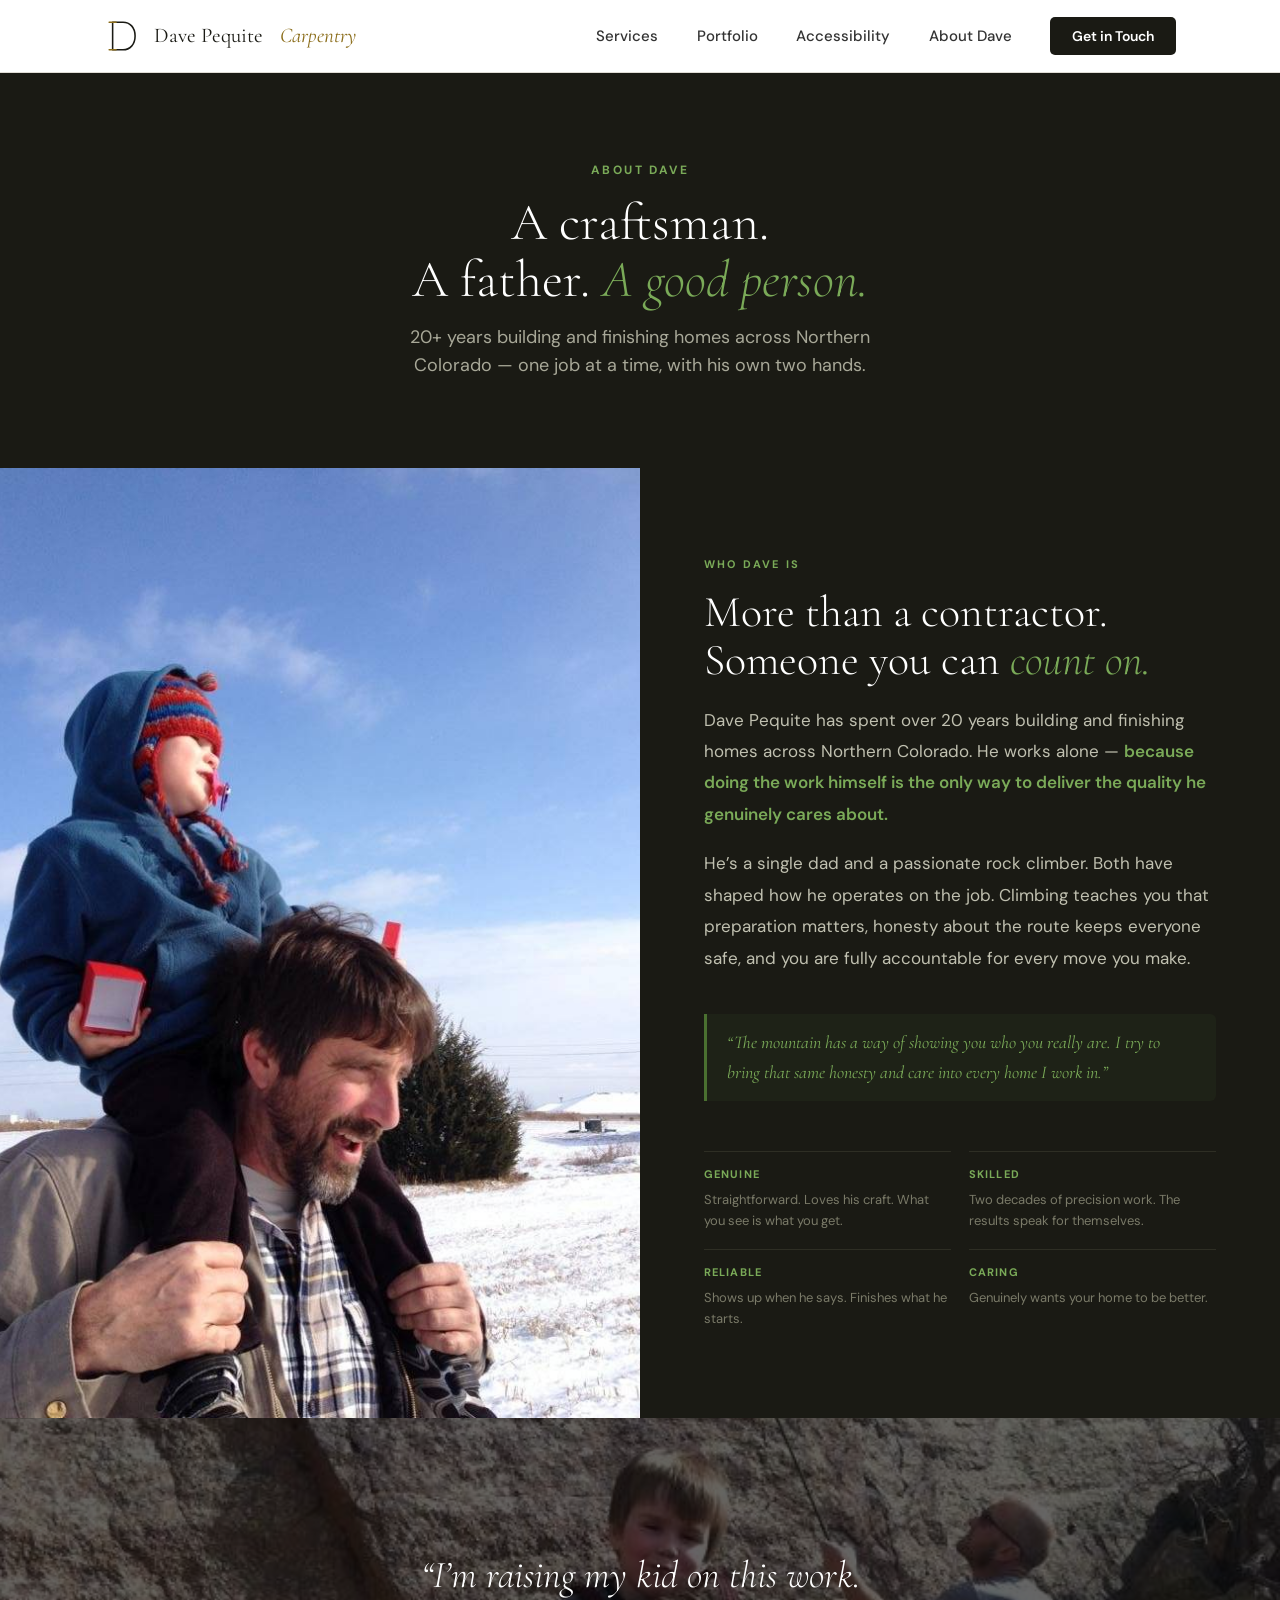
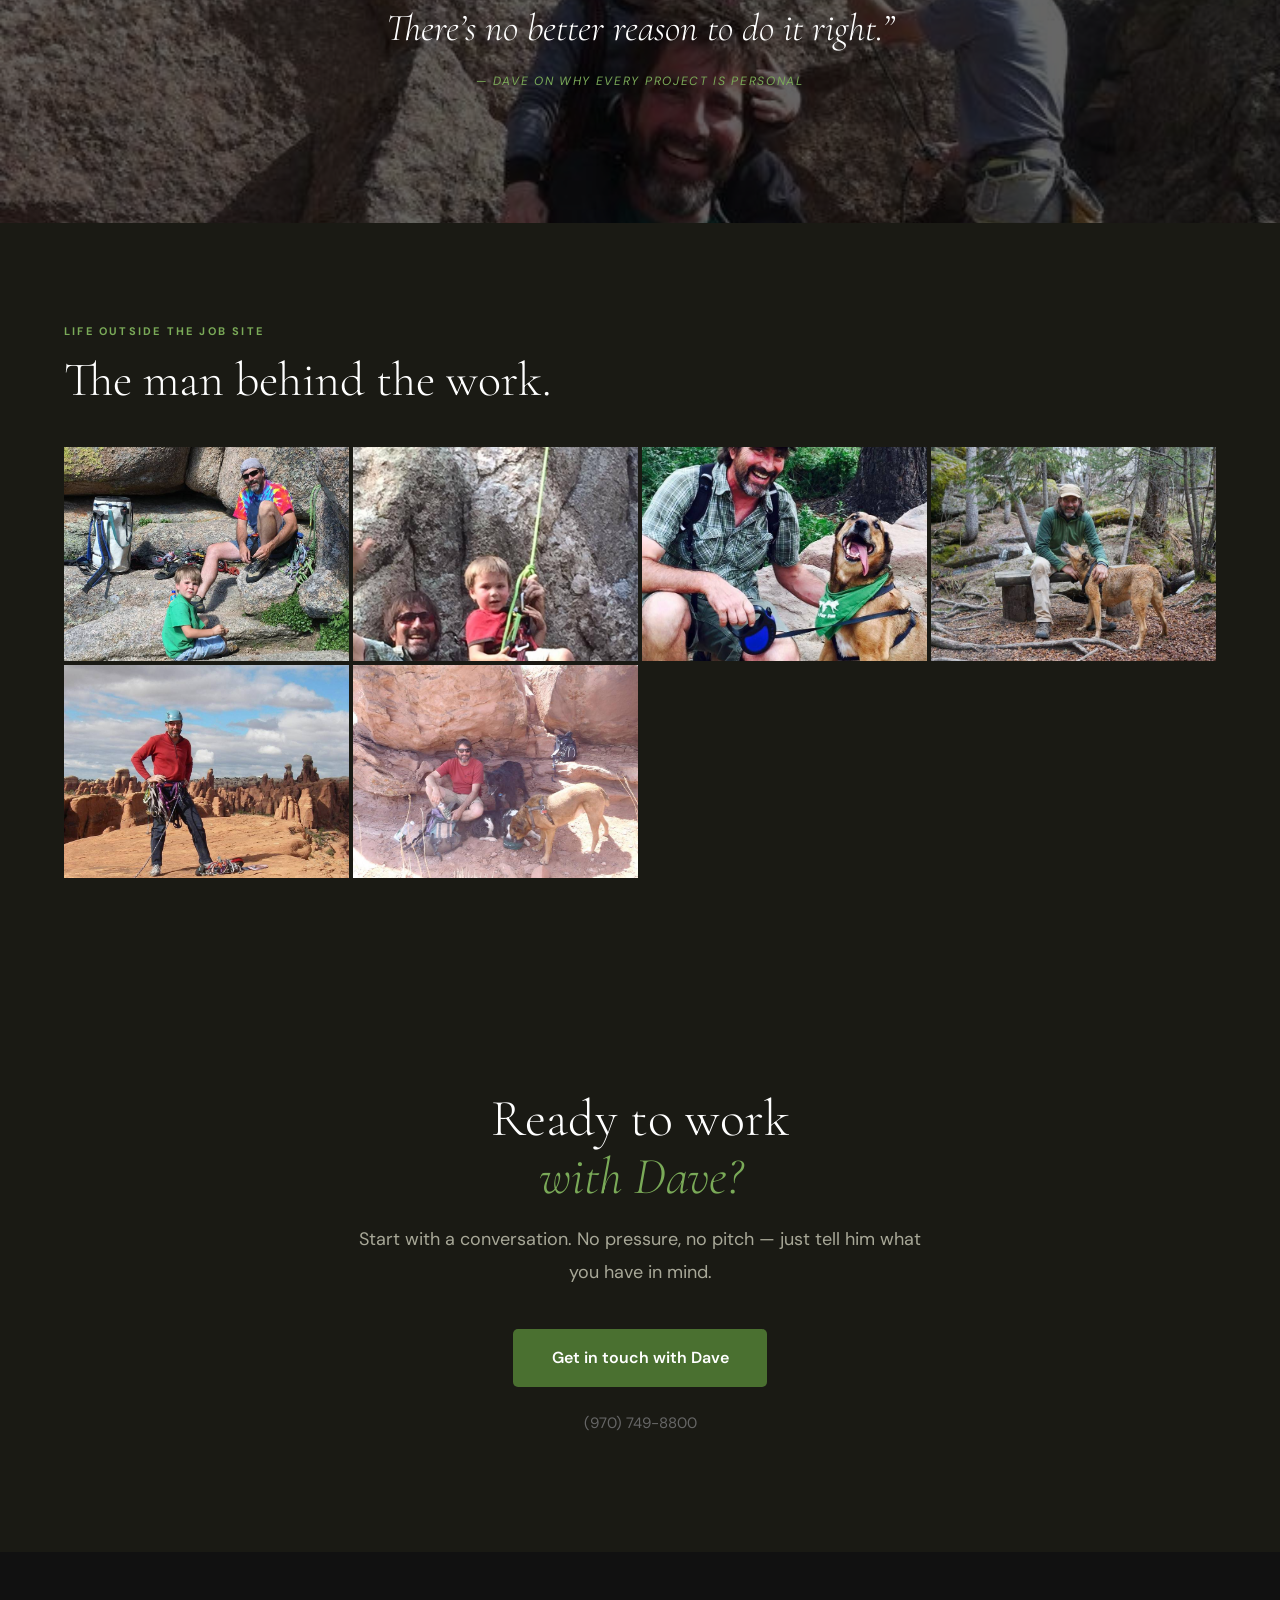
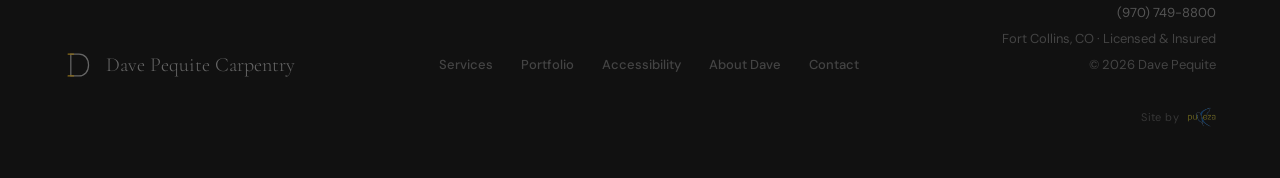
==== commit c583e344: "Add files via upload" ====
--- a/about.html
+++ b/about.html
@@ -234,7 +234,11 @@
     <div class="footer-info">
       <a href="tel:+19707498800">(970) 749-8800</a><br>
       Fort Collins, CO &middot; Licensed &amp; Insured<br>
-      &copy; 2025 Dave Pequite
+      &copy; 2026 Dave Pequite<br><br>
+      <a href="mailto:multigrano@gmail.com?subject=Website%20Inquiry" style="display:inline-flex;align-items:center;gap:8px;opacity:.55;transition:opacity .2s" onmouseover="this.style.opacity=1" onmouseout="this.style.opacity=.55">
+        <span style="font-size:11px;color:#555;letter-spacing:.04em">Site by</span>
+        <img src="[data-uri]" alt="Pureza Digital" style="height:24px;width:auto;display:block">
+      </a>
     </div>
   </div>
 </footer>
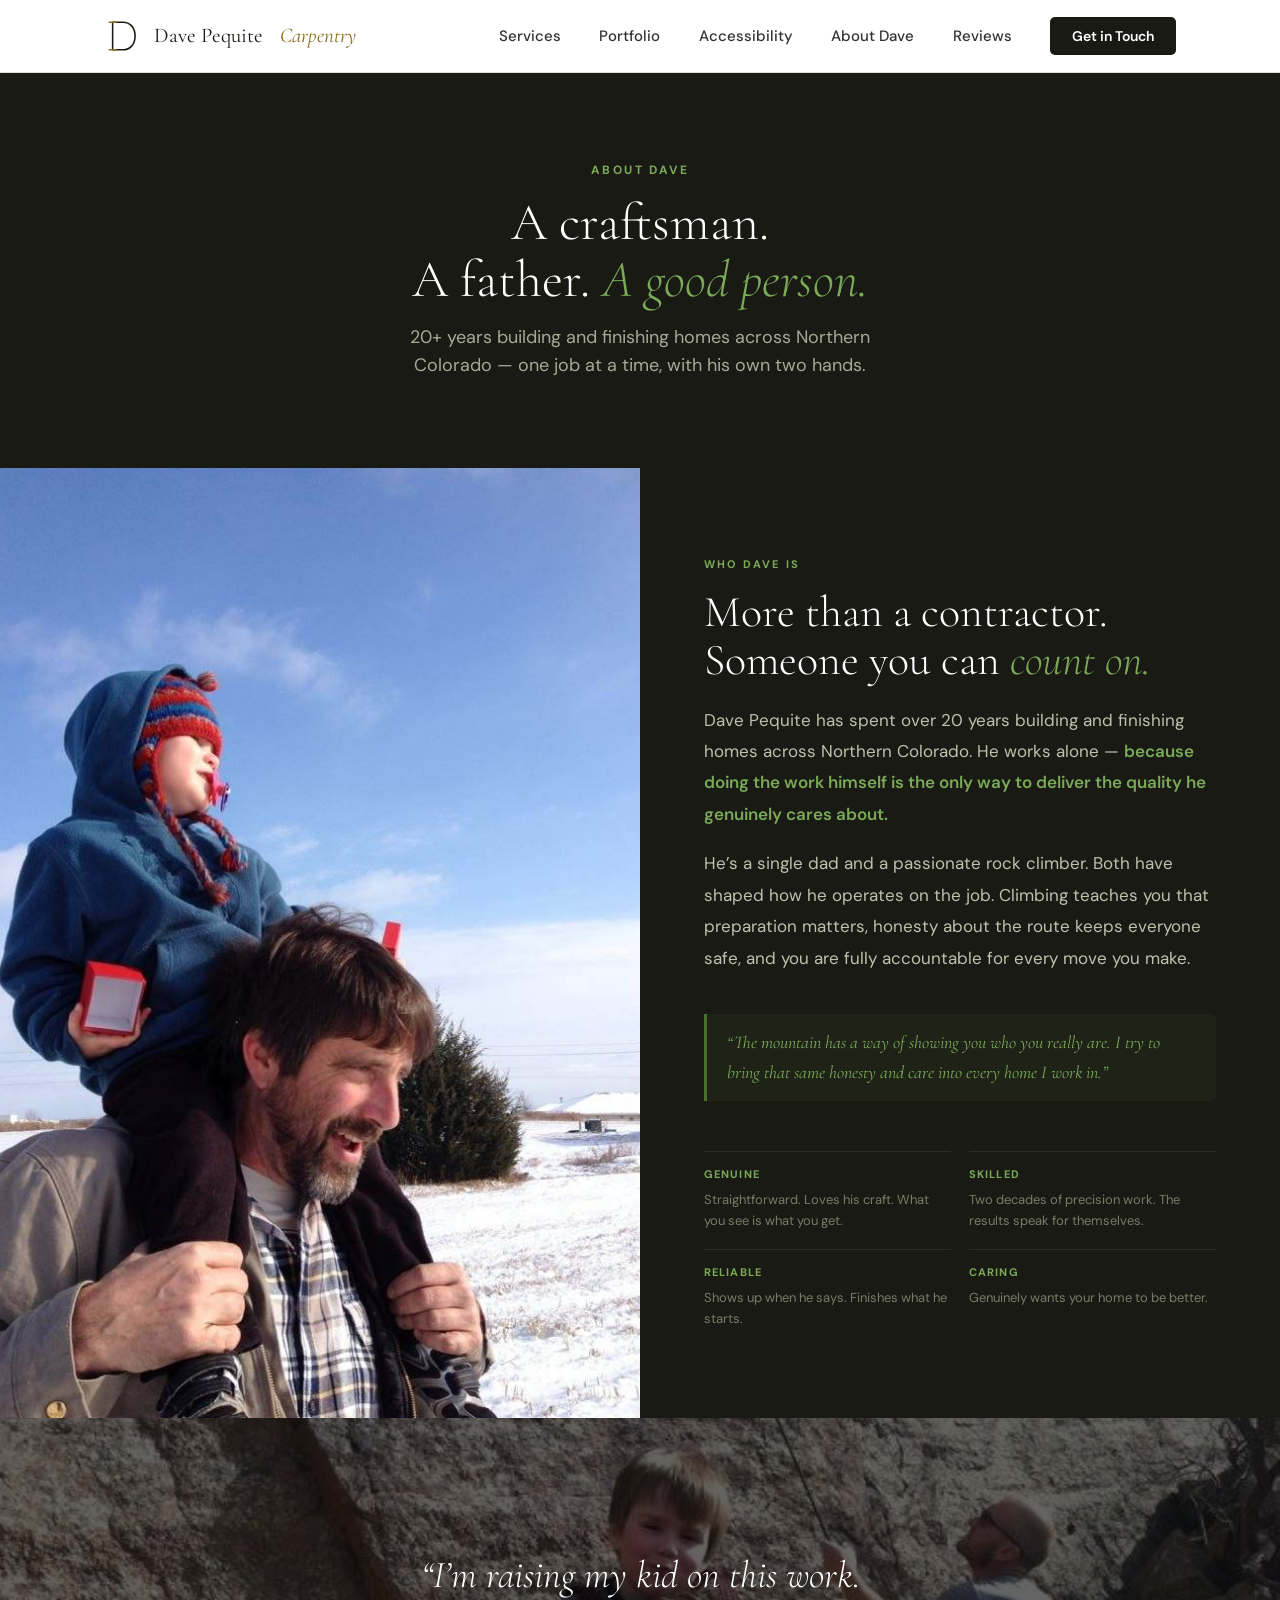
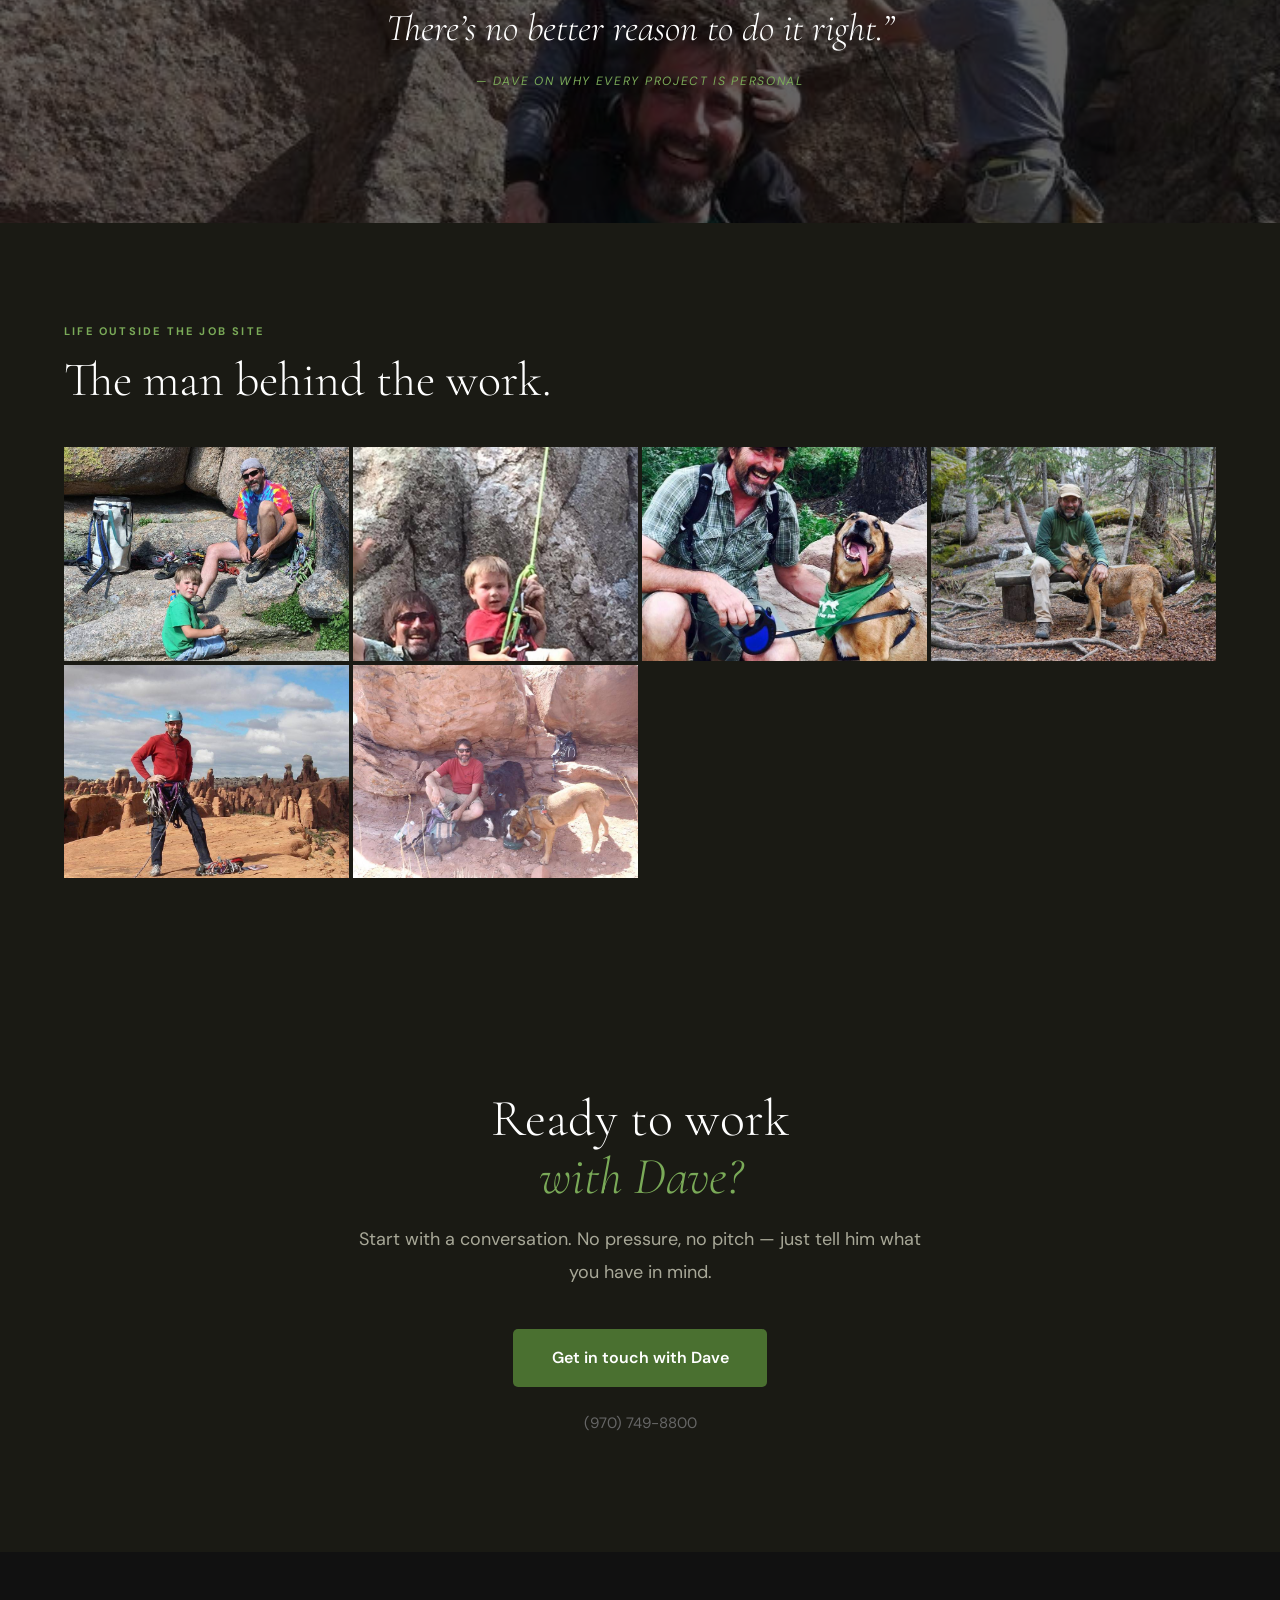
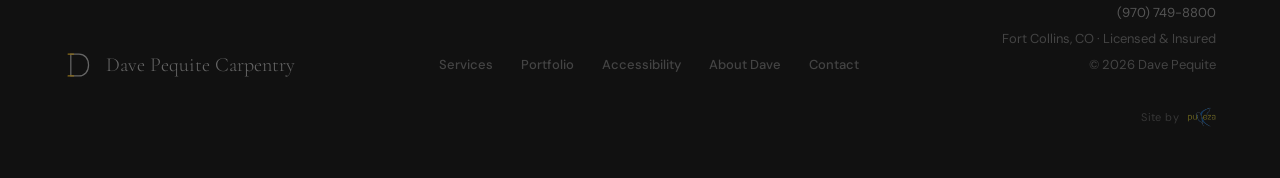
==== commit 893d56a8: "Add files via upload" ====
--- a/about.html
+++ b/about.html
@@ -123,6 +123,7 @@
       <li><a href="portfolio.html">Portfolio</a></li>
       <li><a href="accessibility.html">Accessibility</a></li>
       <li><a href="about.html">About Dave</a></li>
+      <li><a href="index.html#reviews">Reviews</a></li>
       <li><a href="contact.html" class="nav-cta">Get in Touch</a></li>
     </ul>
     <button class="nav-hamburger" id="hamburger" aria-label="Open menu">
@@ -134,6 +135,7 @@
     <a href="portfolio.html">Portfolio</a>
     <a href="accessibility.html">Accessibility</a>
     <a href="about.html">About Dave</a>
+    <a href="index.html#reviews">Reviews</a>
     <a href="contact.html" class="nav-cta">Get in Touch</a>
   </nav>
 </nav>
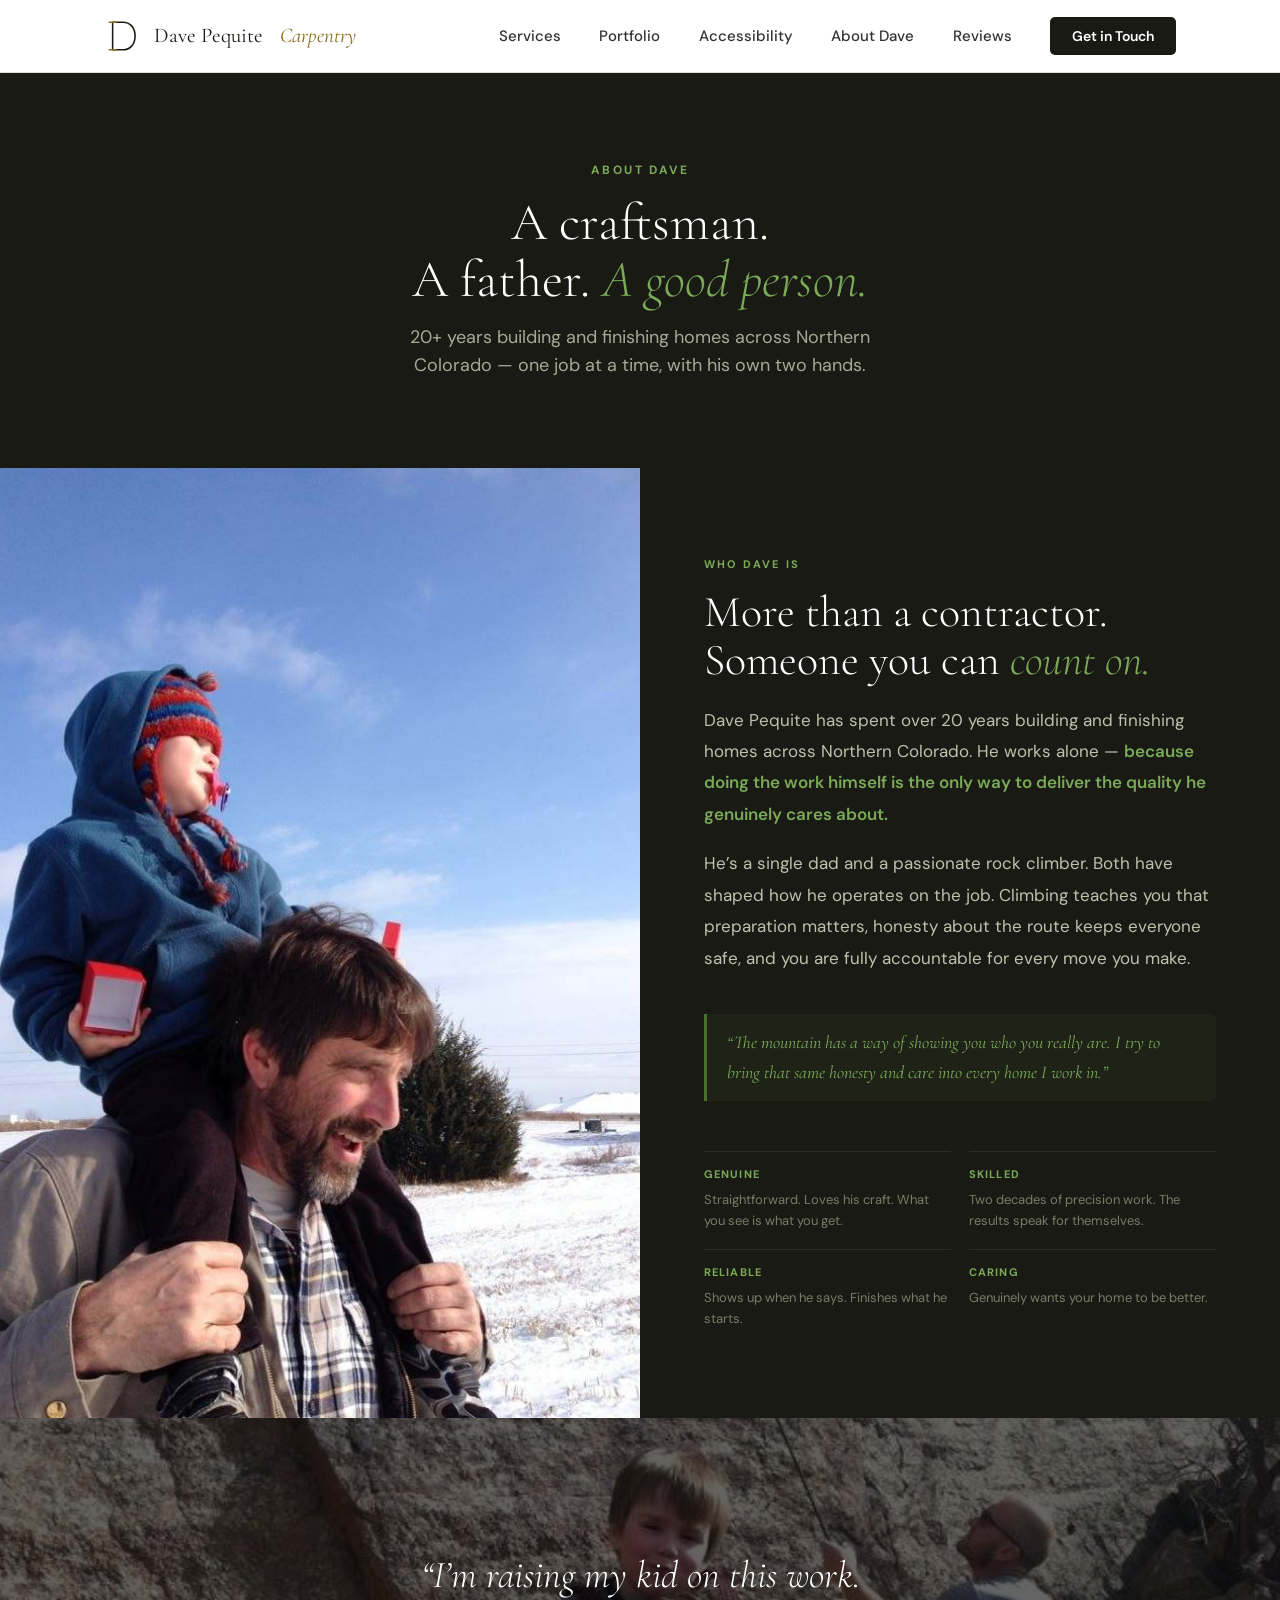
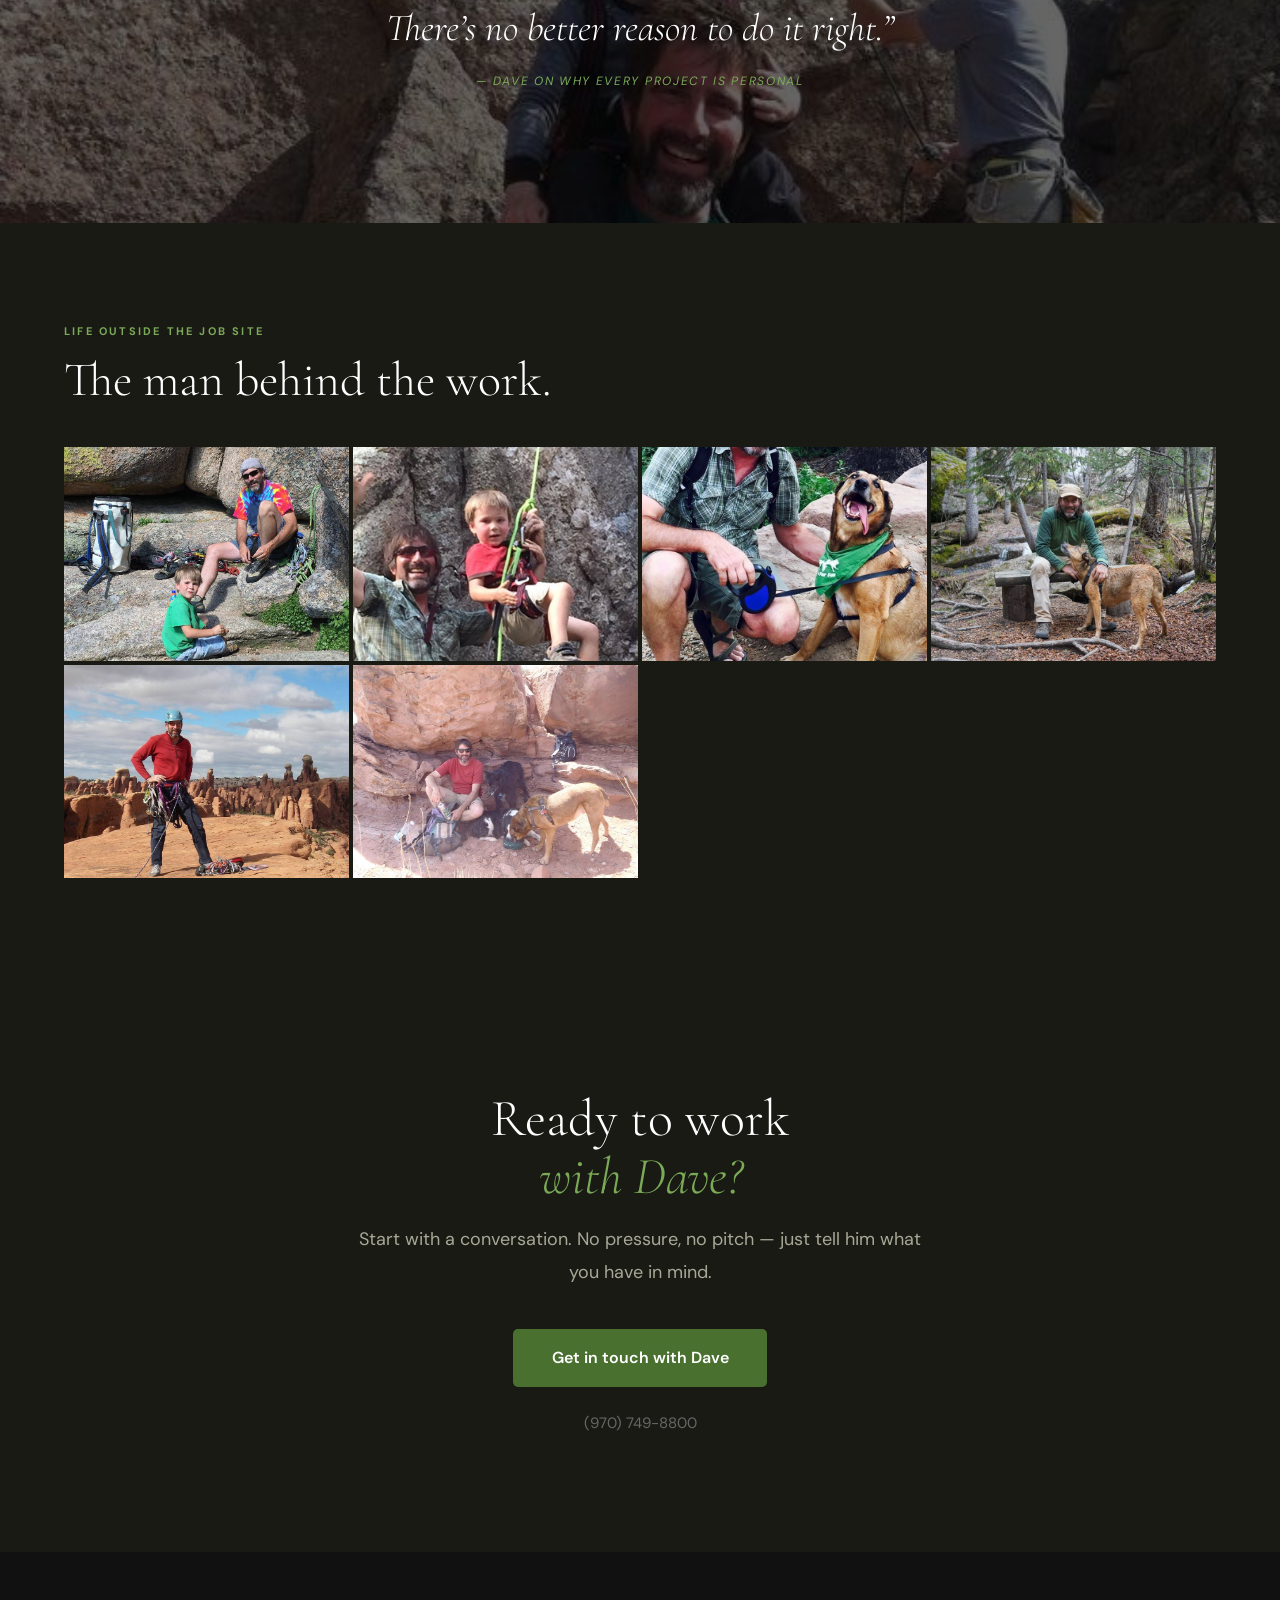
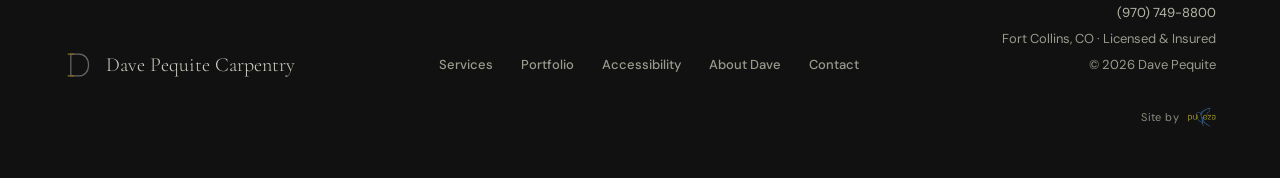
==== commit 5e174bda: "Add files via upload" ====
--- a/about.html
+++ b/about.html
@@ -59,12 +59,13 @@
 .cta-contact a:hover{color:var(--sage)}
 footer{background:#111;padding:clamp(32px,4vw,48px) var(--pad)}
 .footer-wrap{max-width:var(--max);margin:0 auto;display:flex;justify-content:space-between;align-items:center;flex-wrap:wrap;gap:24px}
-.footer-brand{font-family:var(--serif);font-size:20px;color:#666;font-weight:300;display:flex;align-items:center;gap:12px}
+.footer-brand{font-family:var(--serif);font-size:20px;color:#CFCFC4;font-weight:300;transition:color .2s;display:flex;align-items:center;gap:12px}
+.footer-brand:hover{color:#fff}
 .footer-nav{display:flex;gap:28px;flex-wrap:wrap}
-.footer-nav a{font-size:13px;font-weight:500;color:#444;transition:color .2s}
+.footer-nav a{font-size:13px;font-weight:500;color:#9A9A8E;transition:color .2s}
 .footer-nav a:hover{color:var(--sage)}
-.footer-info{font-size:13px;color:#444;line-height:2;text-align:right}
-.footer-info a{color:#555;transition:color .2s}
+.footer-info{font-size:13px;color:#9A9A8E;line-height:2;text-align:right}
+.footer-info a{color:#B8B8AC;transition:color .2s}
 .footer-info a:hover{color:var(--sage)}
 @media(max-width:768px){
   .nav-links{display:none}
@@ -90,6 +91,8 @@
 .photo-grid{display:grid;grid-template-columns:repeat(auto-fit,minmax(240px,1fr));gap:4px}
 .photo-grid-item{position:relative;overflow:hidden;aspect-ratio:4/3;background:#1a1a14}
 .photo-grid-item img{width:100%;height:100%;object-fit:cover;object-position:center 25%;transition:transform .5s}
+.photo-grid-item.pos-low img{object-position:center 65%}
+.photo-grid-item.pos-center img{object-position:center center}
 .photo-grid-item:hover img{transform:scale(1.04)}
 .photo-cap{position:absolute;bottom:0;left:0;right:0;background:rgba(0,0,0,.7);padding:10px 14px;opacity:0;transition:opacity .25s}
 .photo-grid-item:hover .photo-cap{opacity:1}
@@ -182,11 +185,11 @@
         <img src="[data-uri]" alt="Dave and his son gearing up to climb">
         <div class="photo-cap"><span>Gearing up together</span></div>
       </div>
-      <div class="photo-grid-item">
+      <div class="photo-grid-item pos-low">
         <img src="[data-uri]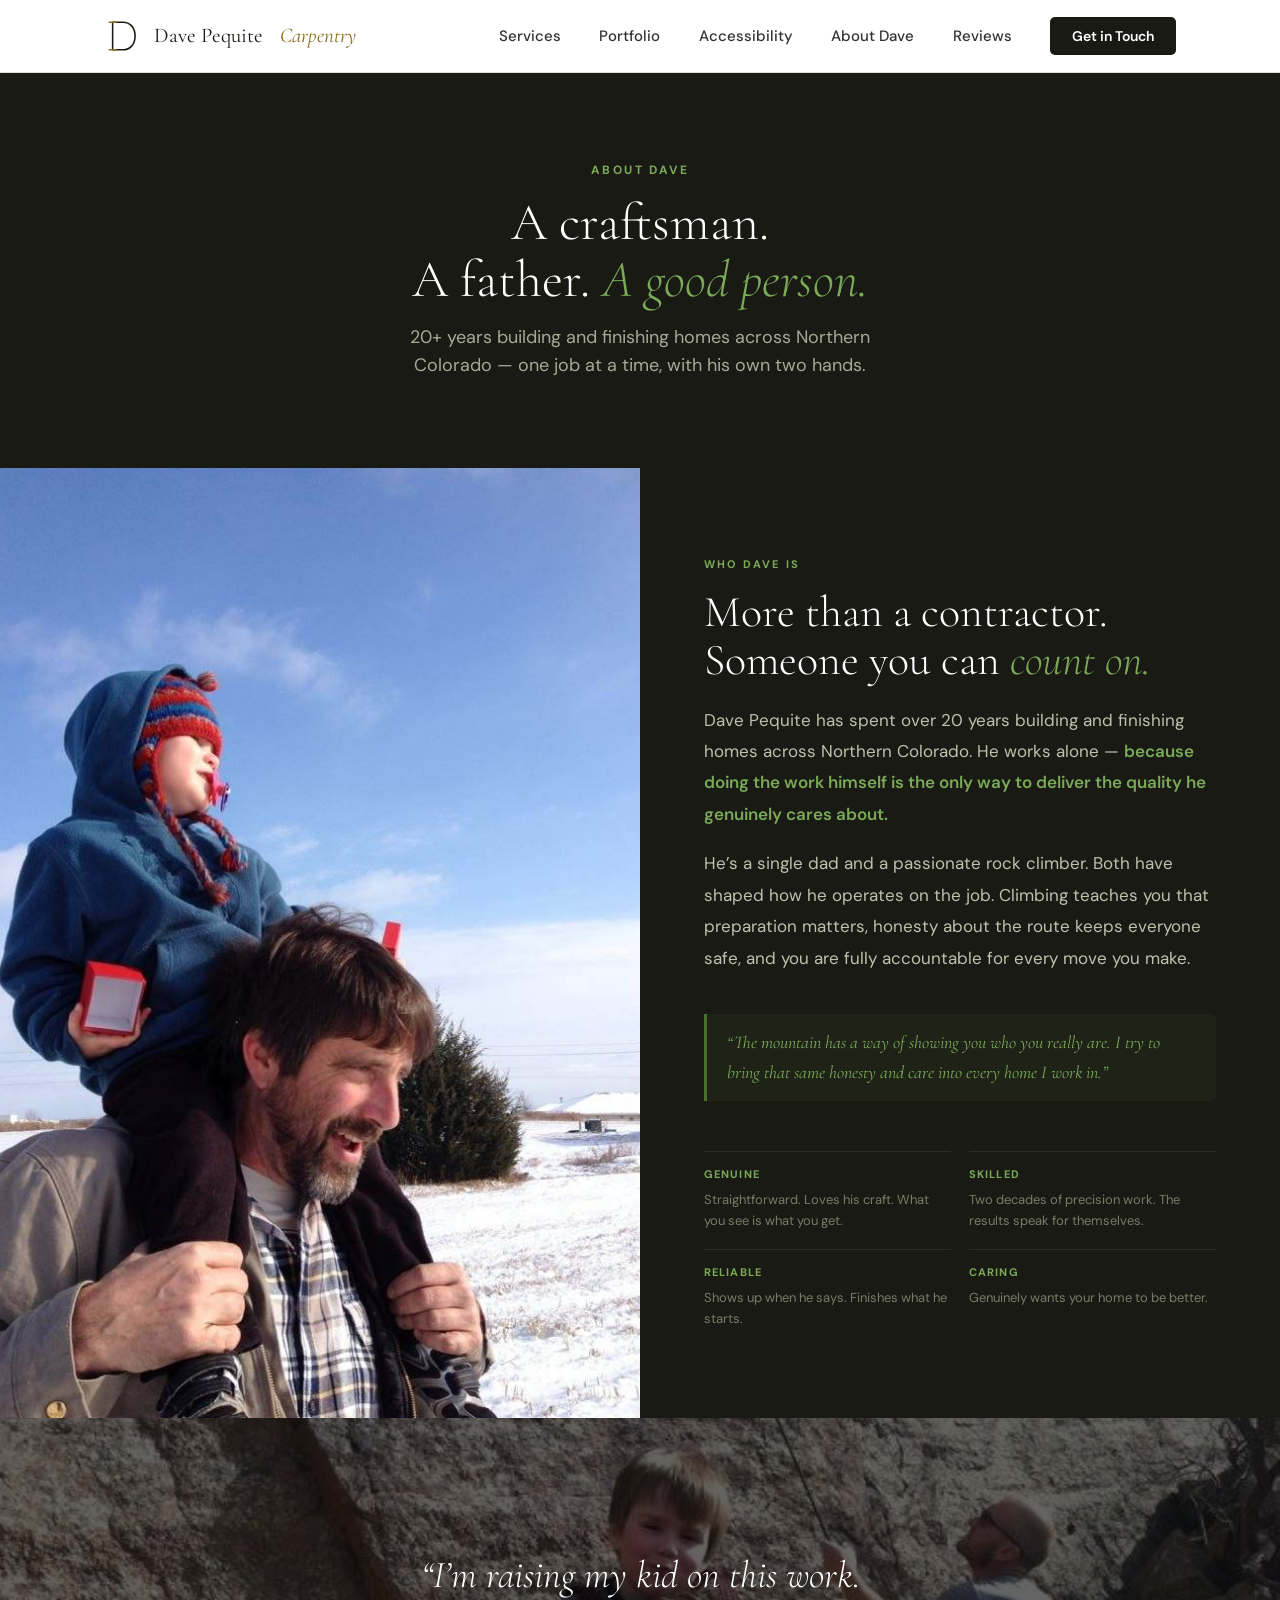
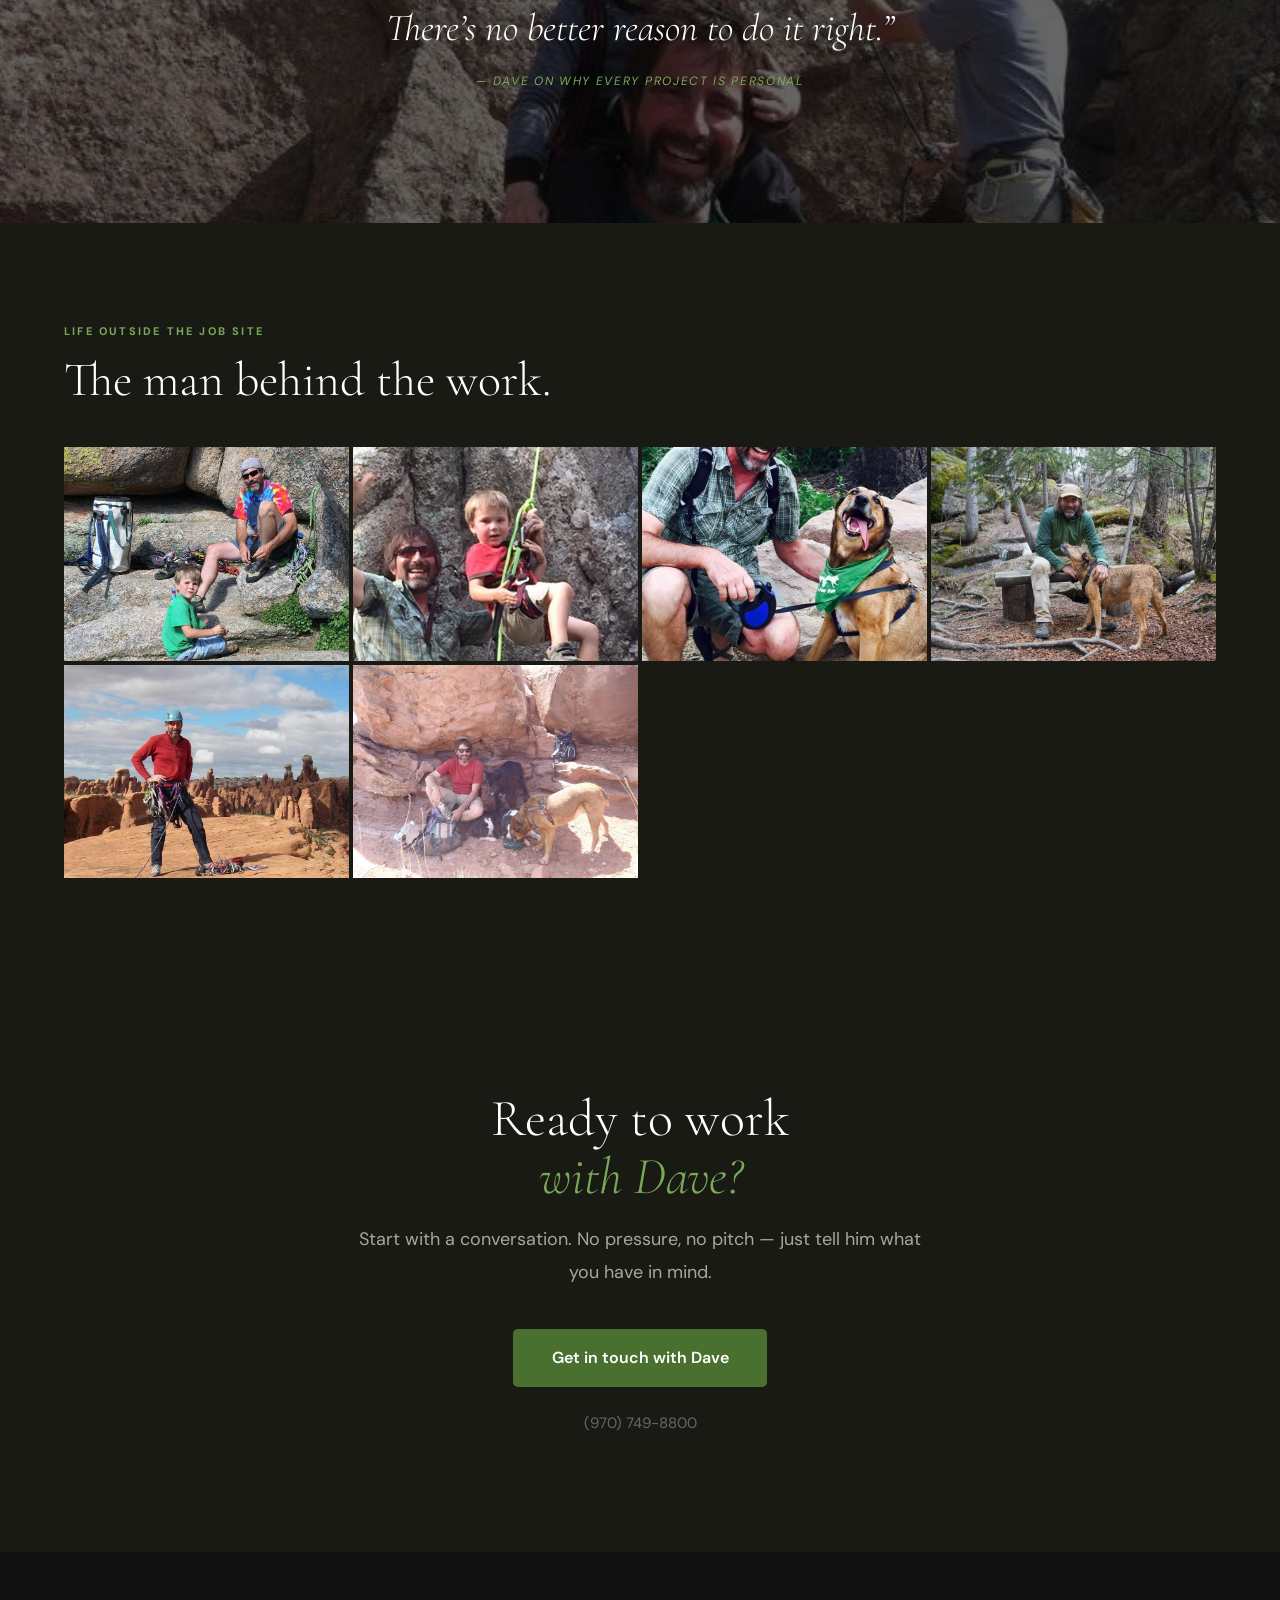
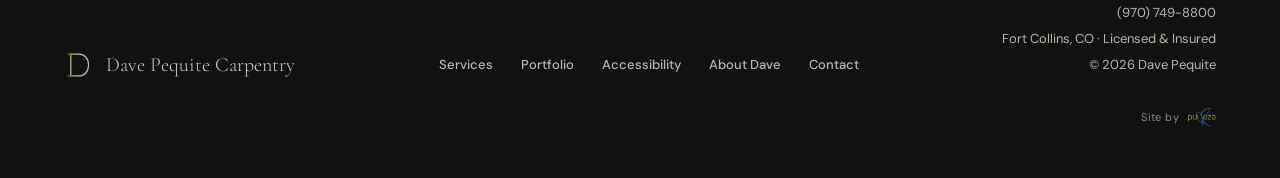
==== commit 263adcbd: "Add files via upload" ====
--- a/about.html
+++ b/about.html
@@ -62,9 +62,9 @@
 .footer-brand{font-family:var(--serif);font-size:20px;color:#CFCFC4;font-weight:300;transition:color .2s;display:flex;align-items:center;gap:12px}
 .footer-brand:hover{color:#fff}
 .footer-nav{display:flex;gap:28px;flex-wrap:wrap}
-.footer-nav a{font-size:13px;font-weight:500;color:#9A9A8E;transition:color .2s}
+.footer-nav a{font-size:13px;font-weight:500;color:#B8B8AC;transition:color .2s}
 .footer-nav a:hover{color:var(--sage)}
-.footer-info{font-size:13px;color:#9A9A8E;line-height:2;text-align:right}
+.footer-info{font-size:13px;color:#B8B8AC;line-height:2;text-align:right}
 .footer-info a{color:#B8B8AC;transition:color .2s}
 .footer-info a:hover{color:var(--sage)}
 @media(max-width:768px){
@@ -92,7 +92,7 @@
 .photo-grid-item{position:relative;overflow:hidden;aspect-ratio:4/3;background:#1a1a14}
 .photo-grid-item img{width:100%;height:100%;object-fit:cover;object-position:center 25%;transition:transform .5s}
 .photo-grid-item.pos-low img{object-position:center 65%}
-.photo-grid-item.pos-center img{object-position:center center}
+.photo-grid-item.pos-center img{object-position:center 40%}
 .photo-grid-item:hover img{transform:scale(1.04)}
 .photo-cap{position:absolute;bottom:0;left:0;right:0;background:rgba(0,0,0,.7);padding:10px 14px;opacity:0;transition:opacity .25s}
 .photo-grid-item:hover .photo-cap{opacity:1}
@@ -223,7 +223,7 @@
   <div class="footer-wrap">
     <div class="footer-brand">
       <svg width="30" height="30" viewBox="0 0 44 44" fill="none">
-        <path d="M10 6L10 38L22 38C30 38 36 32 36 22C36 12 30 6 22 6Z" stroke="#666" stroke-width="1.8" fill="none"/>
+        <path d="M10 6L10 38L22 38C30 38 36 32 36 22C36 12 30 6 22 6Z" stroke="#B8B8AC" stroke-width="1.8" fill="none"/>
         <line x1="6" y1="6" x2="14" y2="6" stroke="#8B6D1A" stroke-width="1.8" stroke-linecap="round"/>
         <line x1="6" y1="38" x2="14" y2="38" stroke="#8B6D1A" stroke-width="1.8" stroke-linecap="round"/>
       </svg>
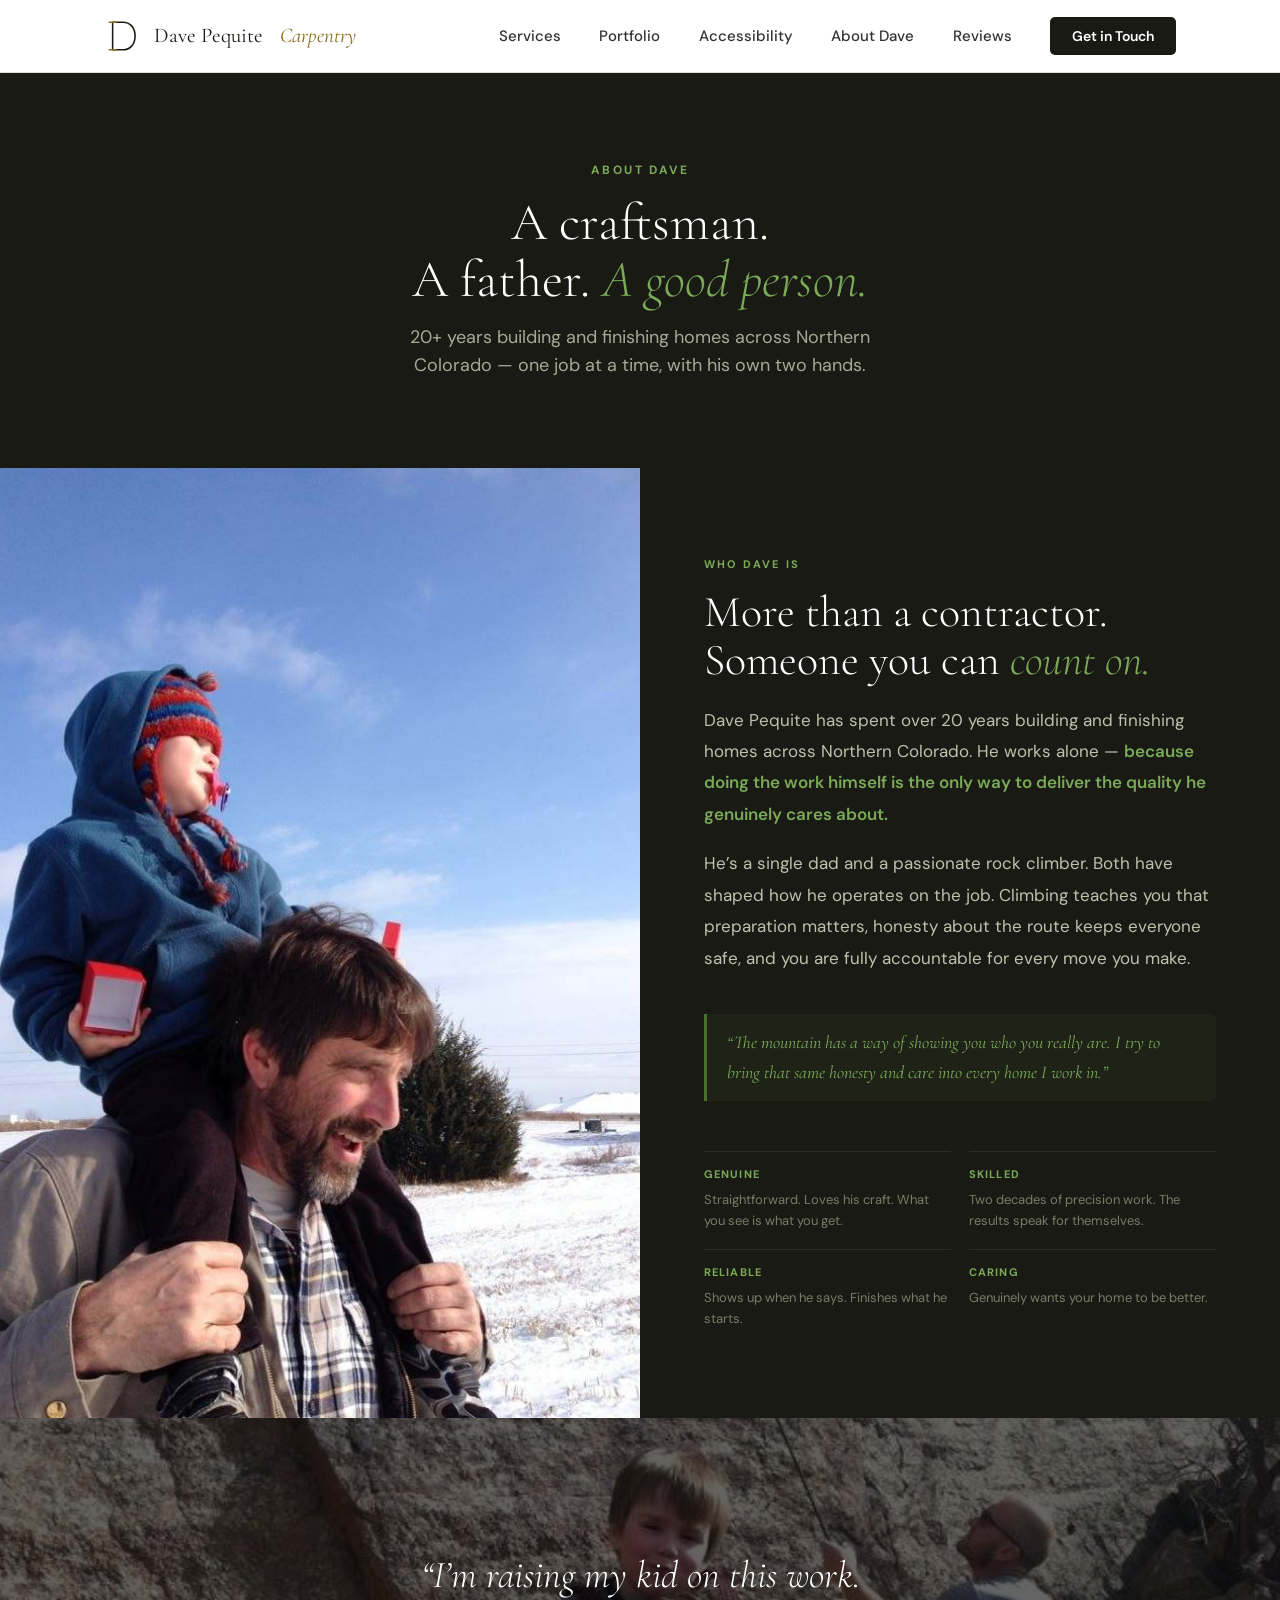
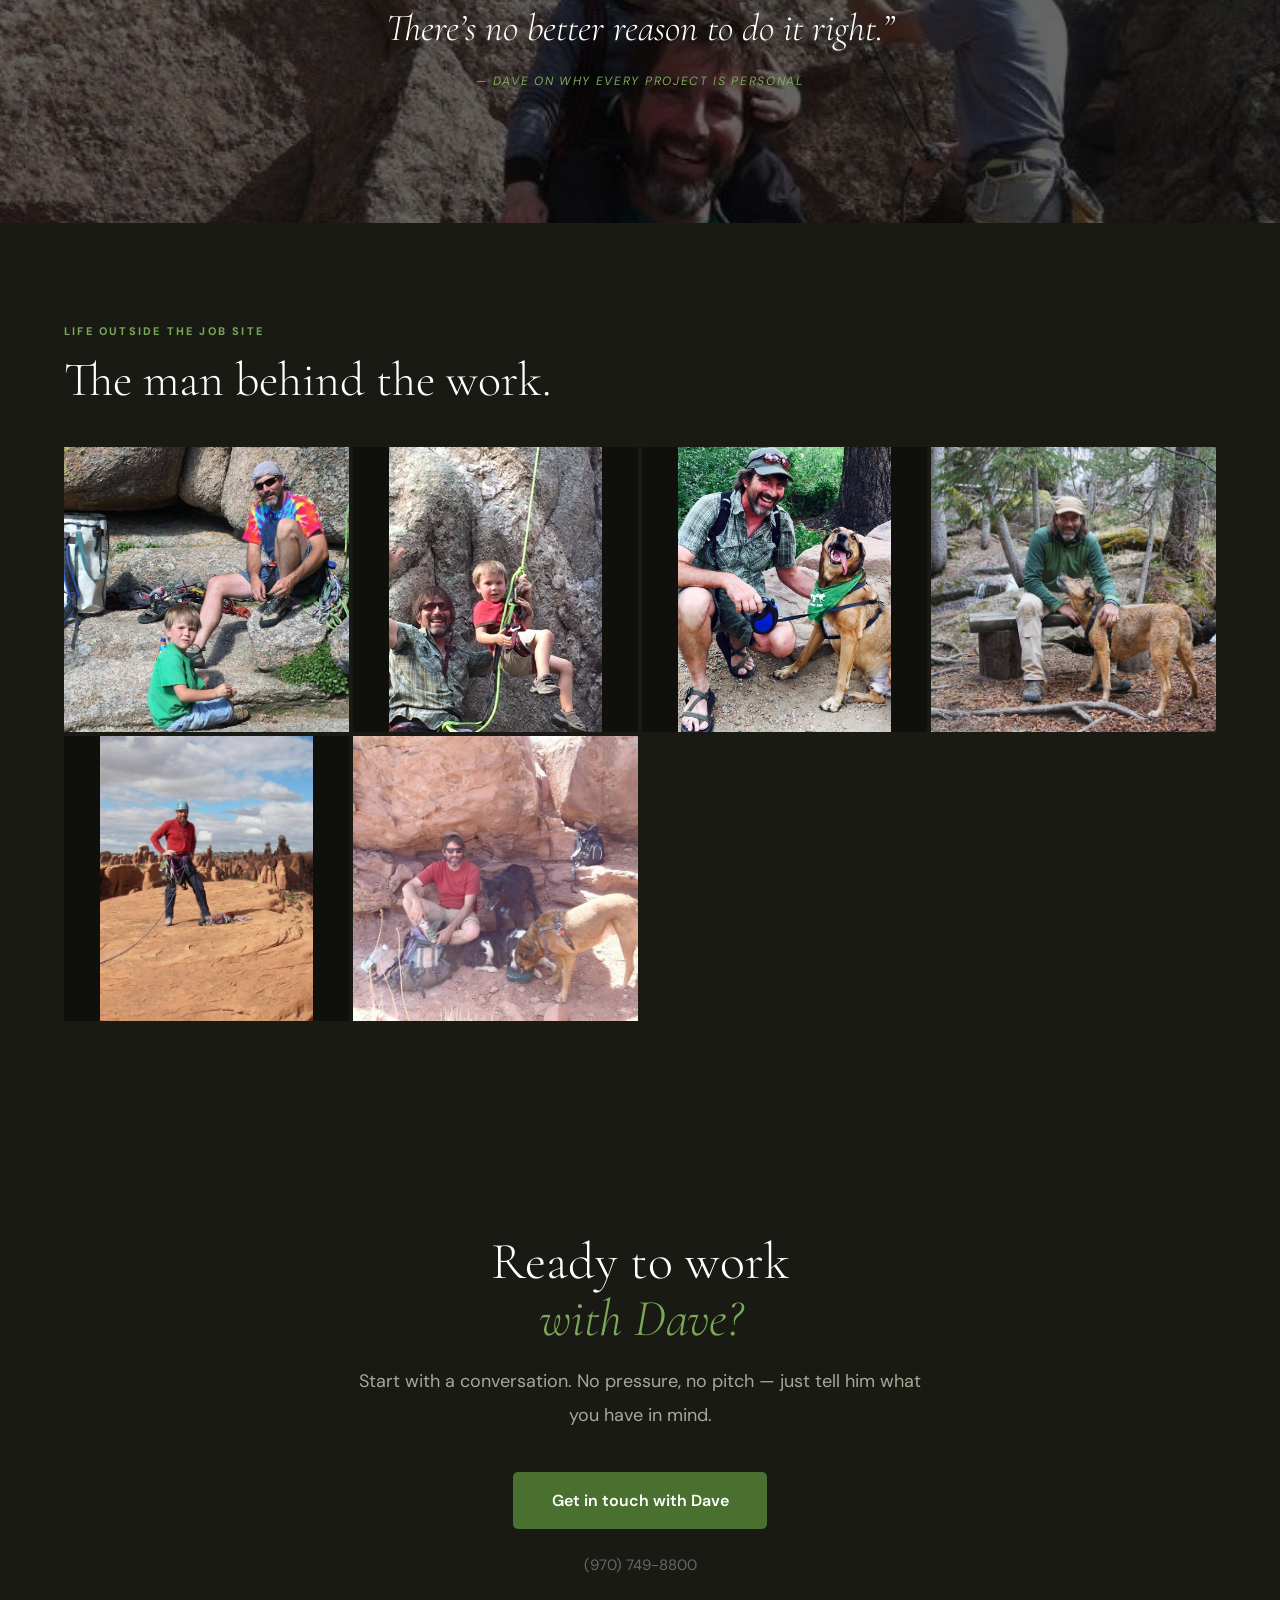
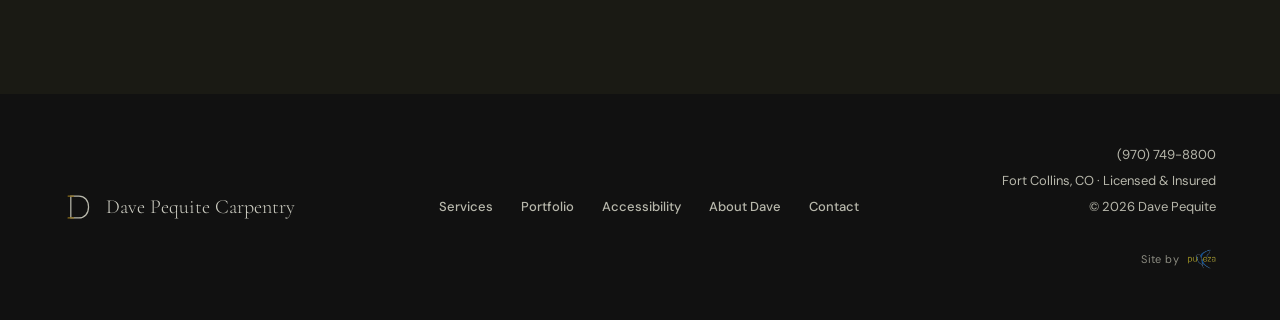
==== commit ccbb8b1f: "Add files via upload" ====
--- a/about.html
+++ b/about.html
@@ -89,10 +89,10 @@
 .trait-name{font-size:11px;font-weight:700;color:var(--sage);letter-spacing:.1em;text-transform:uppercase;margin-bottom:6px}
 .trait-desc{font-size:13px;color:#7A7A68;line-height:1.6}
 .photo-grid{display:grid;grid-template-columns:repeat(auto-fit,minmax(240px,1fr));gap:4px}
-.photo-grid-item{position:relative;overflow:hidden;aspect-ratio:4/3;background:#1a1a14}
-.photo-grid-item img{width:100%;height:100%;object-fit:cover;object-position:center 25%;transition:transform .5s}
-.photo-grid-item.pos-low img{object-position:center 65%}
-.photo-grid-item.pos-center img{object-position:center 40%}
+.photo-grid-item{position:relative;overflow:hidden;aspect-ratio:1/1;background:#0f0f0c}
+.photo-grid-item img{width:100%;height:100%;object-fit:cover;object-position:center 30%;transition:transform .5s}
+.photo-grid-item.pos-low img{object-fit:contain}
+.photo-grid-item.pos-center img{object-fit:contain}
 .photo-grid-item:hover img{transform:scale(1.04)}
 .photo-cap{position:absolute;bottom:0;left:0;right:0;background:rgba(0,0,0,.7);padding:10px 14px;opacity:0;transition:opacity .25s}
 .photo-grid-item:hover .photo-cap{opacity:1}
@@ -197,7 +197,7 @@
         <img src="[data-uri]" alt="Dave with his dog by a mountain stream">
         <div class="photo-cap"><span>Mountain streams</span></div>
       </div>
-      <div class="photo-grid-item">
+      <div class="photo-grid-item pos-center">
         <img src="[data-uri]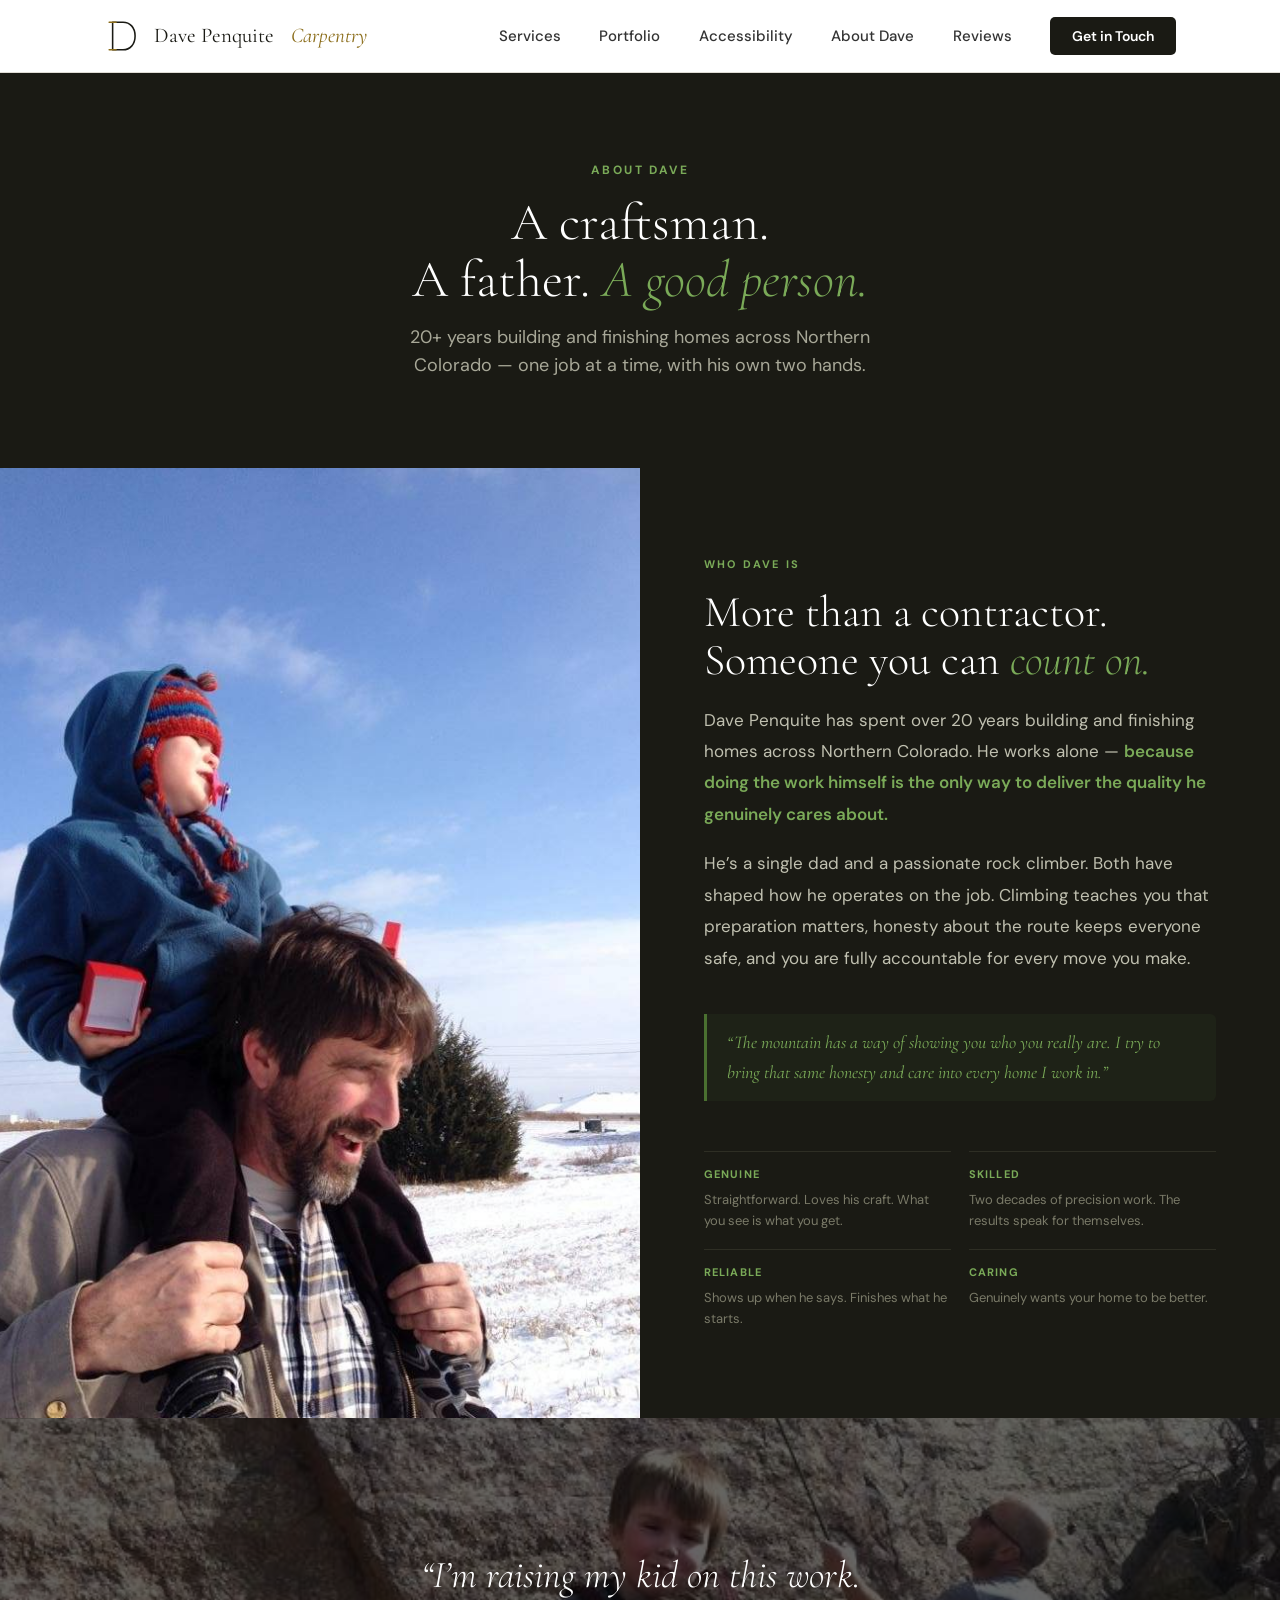
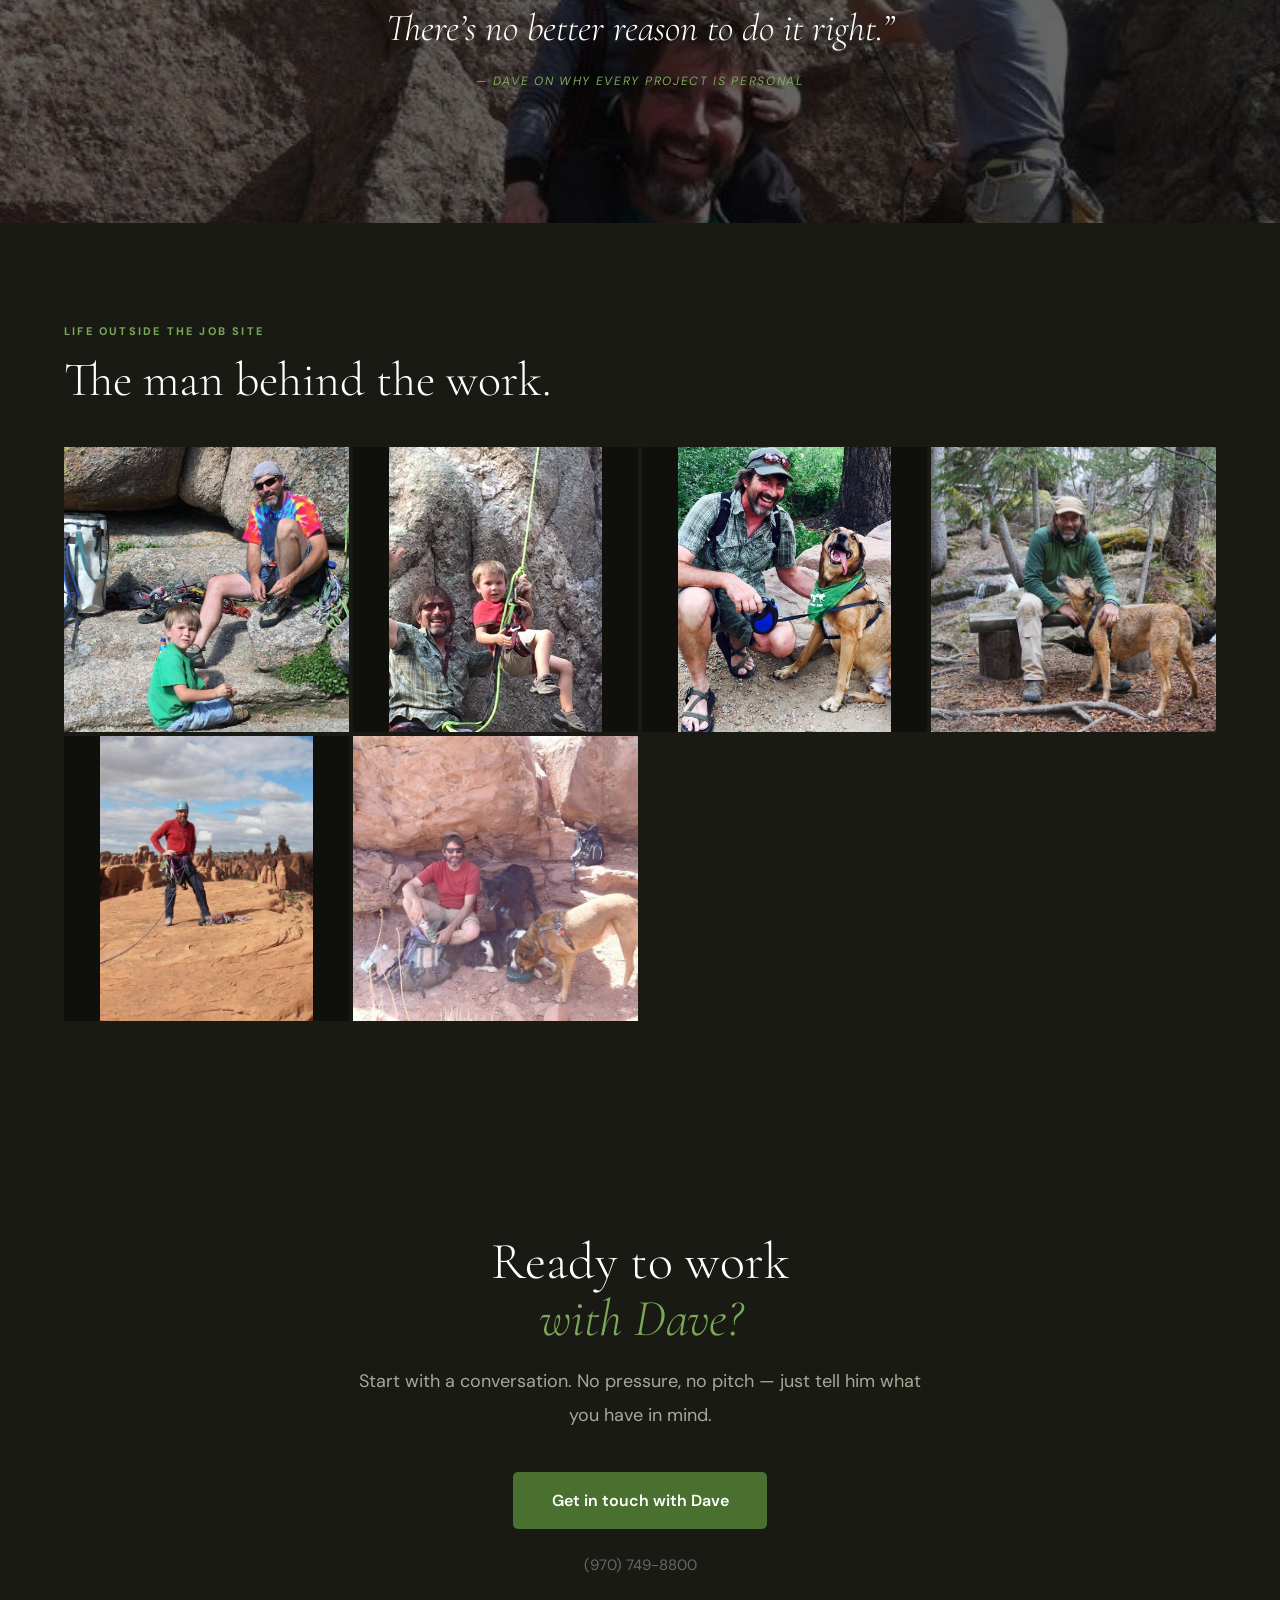
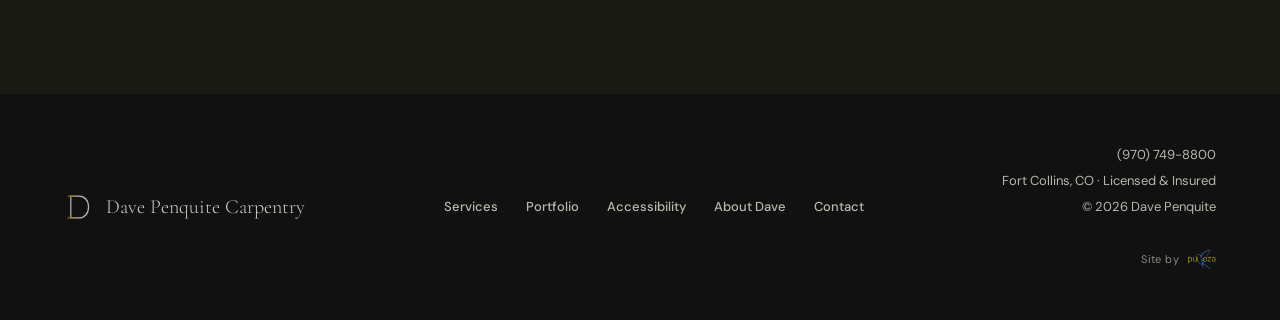
==== commit c76bbb53: "Add files via upload" ====
--- a/about.html
+++ b/about.html
@@ -3,8 +3,8 @@
 <head>
 <meta charset="UTF-8">
 <meta name="viewport" content="width=device-width, initial-scale=1.0">
-<meta name="description" content="About Dave Pequite — Fort Collins carpenter, rock climber, single dad, and craftsman with 20+ years of experience.">
-<title>About Dave — Dave Pequite Carpentry</title>
+<meta name="description" content="About Dave Penquite — Fort Collins carpenter, rock climber, single dad, and craftsman with 20+ years of experience.">
+<title>About Dave — Dave Penquite Carpentry</title>
 
 <link rel="preconnect" href="https://fonts.googleapis.com">
 <link href="https://fonts.googleapis.com/css2?family=Cormorant+Garamond:ital,wght@0,300;0,400;0,600;1,300;1,400&family=DM+Sans:wght@400;500;600&display=swap" rel="stylesheet">
@@ -119,7 +119,7 @@
         <line x1="6" y1="6" x2="14" y2="6" stroke="#8B6D1A" stroke-width="1.8" stroke-linecap="round"/>
         <line x1="6" y1="38" x2="14" y2="38" stroke="#8B6D1A" stroke-width="1.8" stroke-linecap="round"/>
       </svg>
-      Dave Pequite <em>&nbsp;Carpentry</em>
+      Dave Penquite <em>&nbsp;Carpentry</em>
     </a>
     <ul class="nav-links">
       <li><a href="index.html#services">Services</a></li>
@@ -151,12 +151,12 @@
 
 <div class="about-hero">
   <div class="about-photo">
-    <img src="[data-uri]" alt="Dave Pequite in Colorado canyon country with his dog">
+    <img src="[data-uri]" alt="Dave Penquite in Colorado canyon country with his dog">
   </div>
   <div class="about-text">
     <div class="eyebrow" style="color:var(--sage)">Who Dave is</div>
     <h2 class="s-title" style="margin-bottom:20px">More than a contractor.<br>Someone you can <em>count on.</em></h2>
-    <p class="about-p">Dave Pequite has spent over 20 years building and finishing homes across Northern Colorado. He works alone &mdash; <strong>because doing the work himself is the only way to deliver the quality he genuinely cares about.</strong></p>
+    <p class="about-p">Dave Penquite has spent over 20 years building and finishing homes across Northern Colorado. He works alone &mdash; <strong>because doing the work himself is the only way to deliver the quality he genuinely cares about.</strong></p>
     <p class="about-p">He&rsquo;s a single dad and a passionate rock climber. Both have shaped how he operates on the job. Climbing teaches you that preparation matters, honesty about the route keeps everyone safe, and you are fully accountable for every move you make.</p>
     <blockquote class="pull">&ldquo;The mountain has a way of showing you who you really are. I try to bring that same honesty and care into every home I work in.&rdquo;</blockquote>
     <div class="traits">
@@ -227,7 +227,7 @@
         <line x1="6" y1="6" x2="14" y2="6" stroke="#8B6D1A" stroke-width="1.8" stroke-linecap="round"/>
         <line x1="6" y1="38" x2="14" y2="38" stroke="#8B6D1A" stroke-width="1.8" stroke-linecap="round"/>
       </svg>
-      Dave Pequite Carpentry
+      Dave Penquite Carpentry
     </div>
     <nav class="footer-nav">
       <a href="index.html#services">Services</a>
@@ -239,7 +239,7 @@
     <div class="footer-info">
       <a href="tel:+19707498800">(970) 749-8800</a><br>
       Fort Collins, CO &middot; Licensed &amp; Insured<br>
-      &copy; 2026 Dave Pequite<br><br>
+      &copy; 2026 Dave Penquite<br><br>
       <a href="mailto:multigrano@gmail.com?subject=Website%20Inquiry" style="display:inline-flex;align-items:center;gap:8px;opacity:.9;transition:opacity .2s" onmouseover="this.style.opacity=1" onmouseout="this.style.opacity=.9">
         <span style="font-size:11px;color:#9A9A8E;letter-spacing:.04em">Site by</span>
         <img src="[data-uri]" alt="Pureza Digital" style="height:24px;width:auto;display:block">
